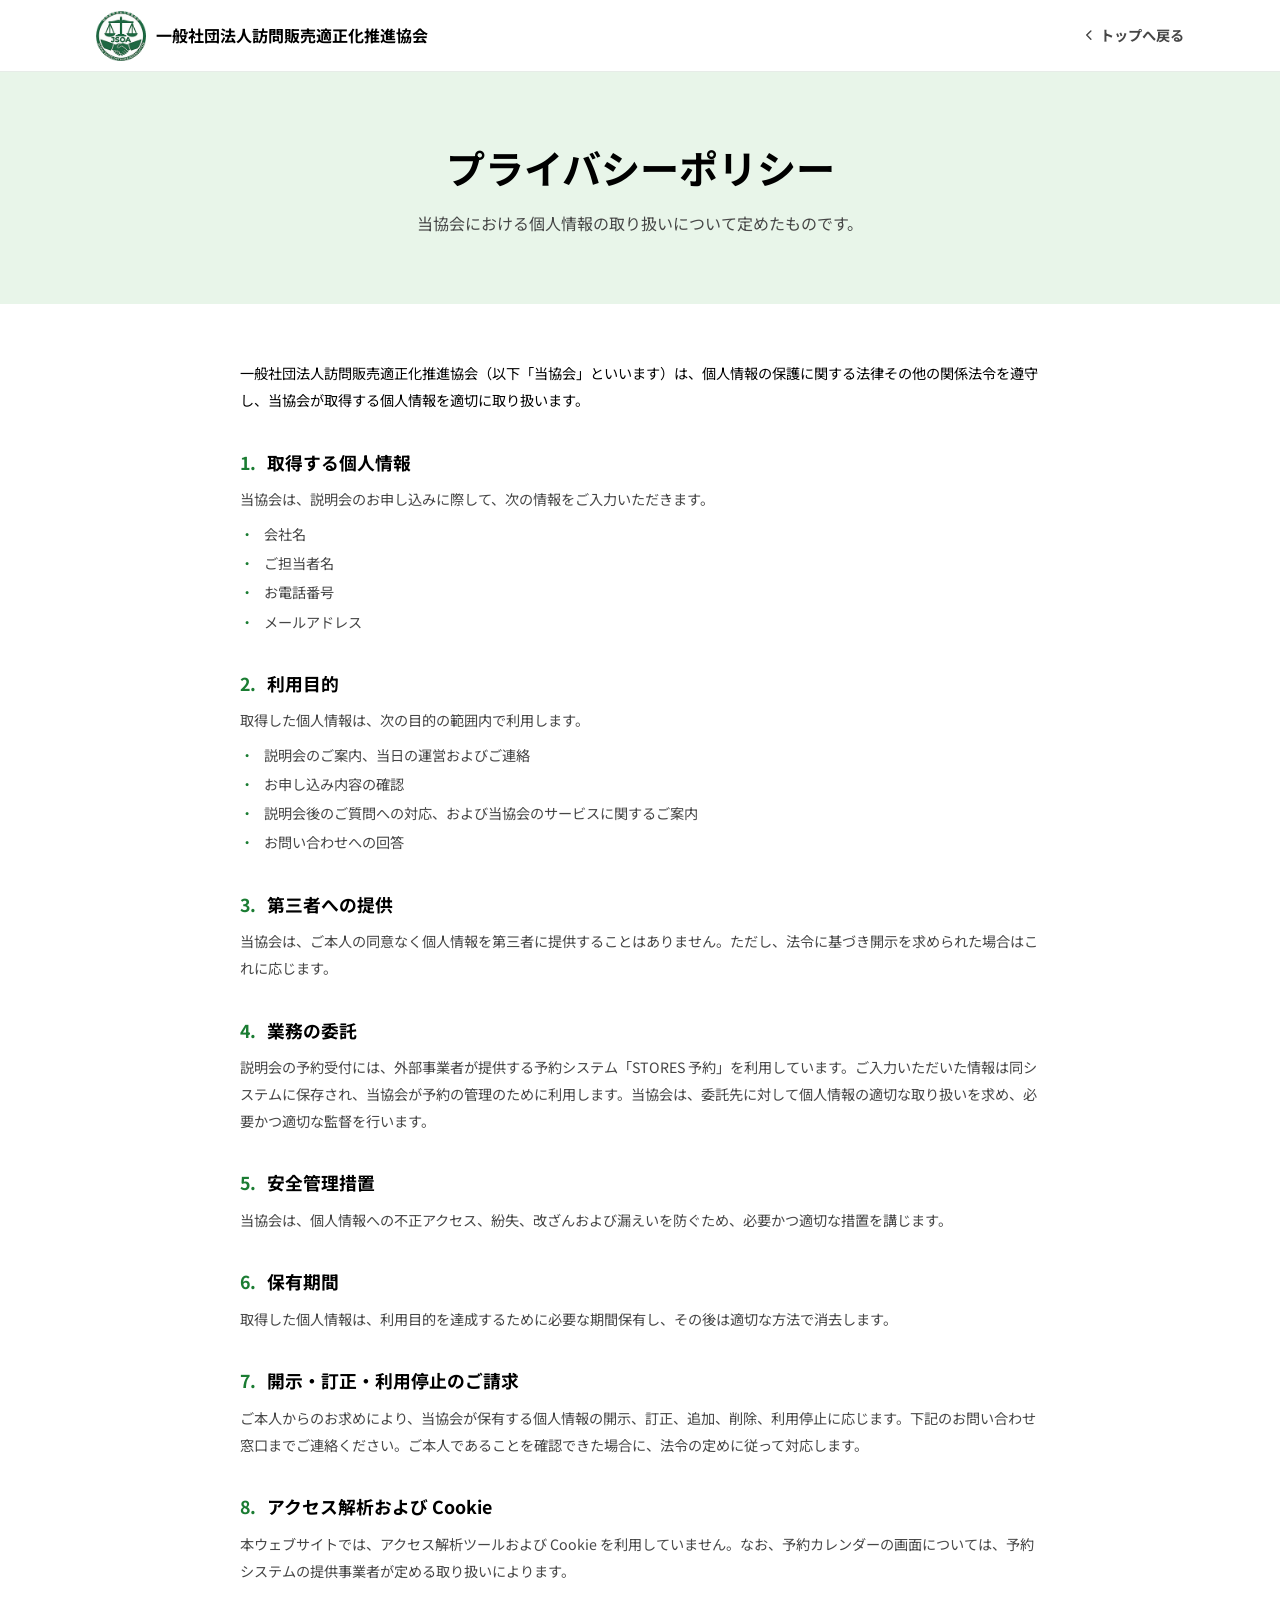
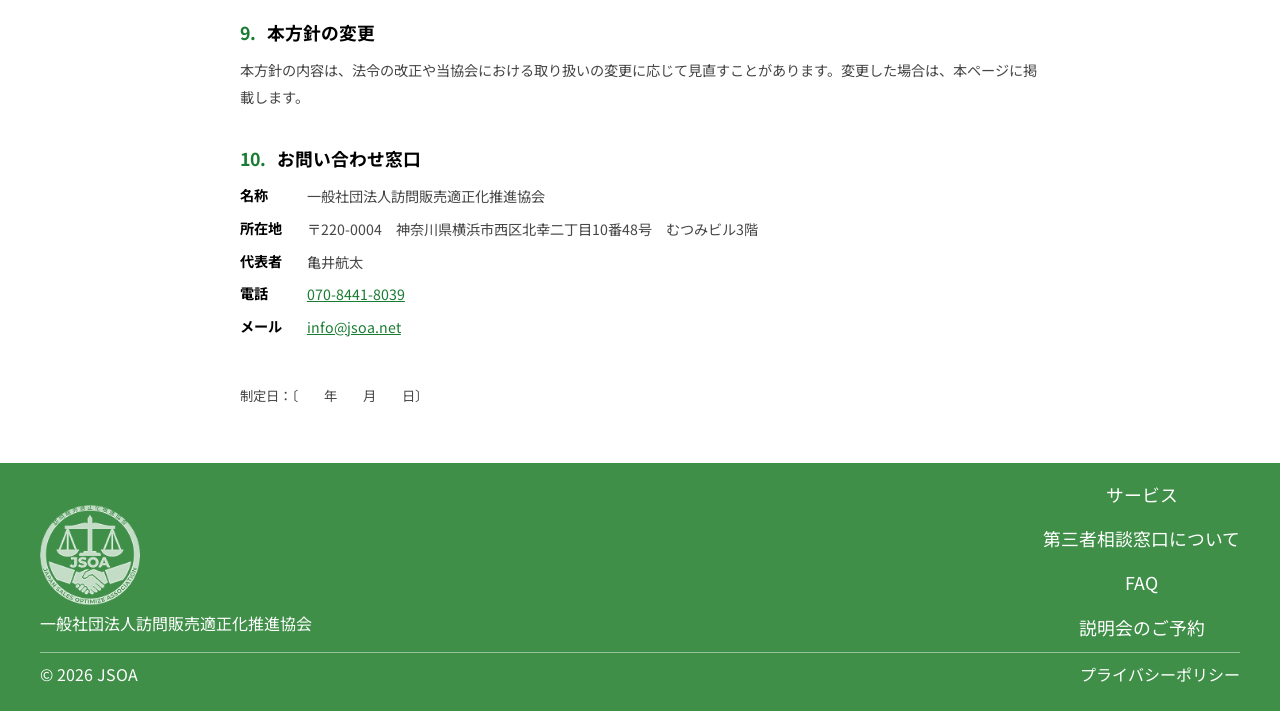
==== privacy/index.html @ f6e8db3f "Use the copyright sign in the footer All three pages carried @2026 JSOA. The at sign is not a copyri" ====
<!DOCTYPE html>
<html lang="ja">
<head>
<meta charset="UTF-8">
<meta name="viewport" content="width=device-width, initial-scale=1">
<title>プライバシーポリシー｜一般社団法人訪問販売適正化推進協会（JSOA）</title>
<meta name="description" content="一般社団法人訪問販売適正化推進協会（JSOA）の個人情報の取り扱いについて。取得する情報、利用目的、第三者提供、開示請求の窓口を記載しています。">
<link rel="icon" href="../assets/images/LOGO.png">
<link rel="preconnect" href="https://fonts.googleapis.com">
<link rel="preconnect" href="https://fonts.gstatic.com" crossorigin>
<link href="https://fonts.googleapis.com/css2?family=Noto+Sans+JP:wght@400;500;700&display=swap" rel="stylesheet">
<link rel="stylesheet" href="../assets/css/style.css">
<link rel="stylesheet" href="../assets/css/reserve.css">
</head>
<body>

<svg class="sprite" aria-hidden="true" focusable="false" xmlns="http://www.w3.org/2000/svg">
  <symbol id="i-chevron" viewBox="0 0 24 24">
    <path d="M15 5 8 12l7 7" fill="none" stroke="currentColor" stroke-width="2.4" stroke-linecap="round" stroke-linejoin="round"/>
  </symbol>
</svg>

<header class="rheader">
  <div class="rheader__inner">
    <a class="rheader__brand" href="../index.html">
      <img src="../assets/images/LOGO.png" width="126" height="126" alt="">
      <span class="rheader__org">一般社団法人<br class="sp-only">訪問販売適正化推進協会</span>
    </a>
    <a class="rheader__back" href="../index.html">
      <svg class="rheader__backIcon"><use href="#i-chevron"/></svg><span>トップへ戻る</span>
    </a>
  </div>
</header>

<main>
  <section class="rhead">
    <div class="rwrap">
      <h1 class="rhead__title">プライバシーポリシー</h1>
      <p class="rhead__lead">当協会における個人情報の取り扱いについて定めたものです。</p>
    </div>
  </section>

  <section class="rsec">
    <div class="rwrap">
      <p class="legal__intro">一般社団法人訪問販売適正化推進協会（以下「当協会」といいます）は、個人情報の保護に関する法律その他の関係法令を遵守し、当協会が取得する個人情報を適切に取り扱います。</p>

      <ol class="legal">
        <li class="legal__item">
          <h2 class="legal__title">取得する個人情報</h2>
          <p>当協会は、説明会のお申し込みに際して、次の情報をご入力いただきます。</p>
          <ul class="legal__bullets">
            <li>会社名</li>
            <li>ご担当者名</li>
            <li>お電話番号</li>
            <li>メールアドレス</li>
          </ul>
        </li>

        <li class="legal__item">
          <h2 class="legal__title">利用目的</h2>
          <p>取得した個人情報は、次の目的の範囲内で利用します。</p>
          <ul class="legal__bullets">
            <li>説明会のご案内、当日の運営およびご連絡</li>
            <li>お申し込み内容の確認</li>
            <li>説明会後のご質問への対応、および当協会のサービスに関するご案内</li>
            <li>お問い合わせへの回答</li>
          </ul>
        </li>

        <li class="legal__item">
          <h2 class="legal__title">第三者への提供</h2>
          <p>当協会は、ご本人の同意なく個人情報を第三者に提供することはありません。ただし、法令に基づき開示を求められた場合はこれに応じます。</p>
        </li>

        <li class="legal__item">
          <h2 class="legal__title">業務の委託</h2>
          <p>説明会の予約受付には、外部事業者が提供する予約システム「STORES 予約」を利用しています。ご入力いただいた情報は同システムに保存され、当協会が予約の管理のために利用します。当協会は、委託先に対して個人情報の適切な取り扱いを求め、必要かつ適切な監督を行います。</p>
        </li>

        <li class="legal__item">
          <h2 class="legal__title">安全管理措置</h2>
          <p>当協会は、個人情報への不正アクセス、紛失、改ざんおよび漏えいを防ぐため、必要かつ適切な措置を講じます。</p>
        </li>

        <li class="legal__item">
          <h2 class="legal__title">保有期間</h2>
          <p>取得した個人情報は、利用目的を達成するために必要な期間保有し、その後は適切な方法で消去します。</p>
        </li>

        <li class="legal__item">
          <h2 class="legal__title">開示・訂正・利用停止のご請求</h2>
          <p>ご本人からのお求めにより、当協会が保有する個人情報の開示、訂正、追加、削除、利用停止に応じます。下記のお問い合わせ窓口までご連絡ください。ご本人であることを確認できた場合に、法令の定めに従って対応します。</p>
        </li>

        <li class="legal__item">
          <h2 class="legal__title">アクセス解析および Cookie</h2>
          <p>本ウェブサイトでは、アクセス解析ツールおよび Cookie を利用していません。なお、予約カレンダーの画面については、予約システムの提供事業者が定める取り扱いによります。</p>
        </li>

        <li class="legal__item">
          <h2 class="legal__title">本方針の変更</h2>
          <p>本方針の内容は、法令の改正や当協会における取り扱いの変更に応じて見直すことがあります。変更した場合は、本ページに掲載します。</p>
        </li>

        <li class="legal__item">
          <h2 class="legal__title">お問い合わせ窓口</h2>
          <dl class="legal__contact">
            <dt>名称</dt><dd>一般社団法人訪問販売適正化推進協会</dd>
            <dt>所在地</dt><dd>〒220-0004　神奈川県横浜市西区北幸二丁目10番48号　むつみビル3階</dd>
            <dt>代表者</dt><dd>亀井航太</dd>
            <dt>電話</dt><dd><a href="tel:07084418039">070-8441-8039</a></dd>
            <dt>メール</dt><dd><a href="mailto:info@jsoa.net">info@jsoa.net</a></dd>
          </dl>
        </li>
      </ol>

      <!-- TODO: 制定日をクライアント確認のうえ記入 -->
      <p class="legal__date">制定日：〔　　年　　月　　日〕</p>
    </div>
  </section>
</main>

<footer class="footer">
  <div class="container footer__inner">
    <div class="footer__top">
      <div class="footer__brand">
        <img class="footer__logo" src="../assets/images/LOGO-white.png" width="126" height="126" alt="">
        <p class="footer__org">一般社団法人訪問販売適正化推進協会</p>
      </div>
      <nav class="footer__nav" aria-label="フッターナビゲーション">
        <ul>
          <li><a href="../index.html#service">サービス</a></li>
          <li><a href="../index.html#about">第三者相談窓口について</a></li>
          <li><a href="../index.html#faq">FAQ</a></li>
          <li><a href="../reserve/index.html">説明会のご予約</a></li>
        </ul>
      </nav>
    </div>
    <div class="footer__bottom">
      <p class="footer__copy">&copy; 2026 JSOA</p>
      <p class="footer__privacy"><a href="./">プライバシーポリシー</a></p>
    </div>
  </div>
</footer>

</body>
</html>
---- assets/css/style.css ----
@charset "UTF-8";
/* ==========================================================================
   JSOA LP
   Figma: Desktop - FINAL (1440x5706) / Mobile - FINAL (390x4644)
   数値は design/reference/figma/ の書き出しから実測した値。
   PC は 1440 実寸を min(Xvw, Ypx) で表現し、768px まで比例縮小。
   SP は Mobile - FINAL の実測値を px 固定。
   ========================================================================== */

/* ---------- 1. Reset ---------- */
*,*::before,*::after{box-sizing:border-box}
html{-webkit-text-size-adjust:100%}
body,h1,h2,h3,h4,p,ul,ol,li,figure{margin:0;padding:0}
ul,ol{list-style:none}
img,svg,picture{display:block;max-width:100%}
img{height:auto}
a{color:inherit;text-decoration:none}
.sprite{display:none}
/* アイコン用の span は inline のままだと width/height が効かないため block 化 */
/* シールドの分割線は背景色で抜く（PCは白地、SPは淡いグリーンのカード上） */
.ico-gap{fill:none;stroke:var(--icon-gap,#fff)}
@media (max-width:767px){.mcard{--icon-gap:var(--green-pale)}}
.pcard__icon,.stat__icon,.chart__headingIcon,.stat__warnIcon,.mcard__icon,
.cmp__actorIcon,.cmp__stepIcon,.cmp__listIcon,.cmp__resultIcon{display:block}

/* ---------- 2. Design tokens ---------- */
:root{
  /* Palette（Figma 実測） */
  /* Figma は緑を用途ごとに使い分けているため、実測値をそれぞれ保持する */
  --green:#1a7c32;            /* CTA帯ボタン・比較セクションのアイコン */
  --green-hero-btn:#449e47;   /* ヒーローのボタン */
  --green-h2:#0f6d30;         /* 「こんなお悩みありませんか？」 */
  --green-card:#2e7d32;       /* メリットカードの見出し */
  --green-card-icon:#14ae5c;  /* メリットカードのアイコン */
  --green-jsoa:#21c560;       /* 関係図・縦フローの JSOA */
  --green-after:#045d10;      /* 比較セクション「JSOA加入後」ラベル */
  --green-footer:#3f8f48;     /* フッター */
  --green-pale:#e8f5e9;       /* ヒーロー左パネル・メリットカード */
  --green-tint:#f5f8f6;       /* 比較セクション右パネル・CTA帯 */
  --orange:#ff8903;           /* 見出しの強調 */
  --orange-chart:#fe7200;     /* グラフ見出し */
  --orange-bar:#fe8109;       /* グラフ・大きな数字・アイコン */
  --orange-strong:#fe5400;    /* 「これまで」ラベル */
  --cream:#fdf5ed;            /* 相談件数ブロック左パネル */
  --cream-tint:#fef8f2;       /* 比較セクション左パネル */
  --stat-bg:#fffdfb;          /* 相談件数ブロック地色 */
  --stat-border:#fcdfae;
  --stat-rule:#fdcc94;
  --card-border:#d1d5db;
  --text:#000;
  --text-muted:#464646;
  --white:#fff;

  /* Type（SP = Mobile - FINAL 実測） */
  --fs-h1:30px;      --lh-h1:36px;
  --fs-h2:24px;
  --fs-eyebrow:14px;
  --fs-herolead:14px;  --lh-herolead:17px;
  --fs-sublead:12px;   --lh-sublead:14px;
  --fs-card4:24px;     --lh-card4:29px;
  --fs-card4note:16px; --lh-card4note:19px;
  --fs-card3:24px;
  --fs-body:16px;
  --fs-small:12px;
  --fs-nav:14px;

  /* Layout */
  --container:1360px;
  --gutter:10px;
  --radius:10px;
}
@media (min-width:768px){
  :root{
    --fs-h1:min(3.472vw,50px);      --lh-h1:1.22;
    --fs-h2:min(3.472vw,50px);
    --fs-eyebrow:min(2.222vw,32px);
    --fs-herolead:min(1.111vw,16px);  --lh-herolead:1.2;
    --fs-sublead:min(1.667vw,24px);   --lh-sublead:1.21;
    --fs-card4:min(2.639vw,38px);     --lh-card4:1.21;
    --fs-card4note:min(1.667vw,24px); --lh-card4note:1.21;
    --fs-card3:min(2.431vw,35px);
    --fs-body:min(1.667vw,24px);
    --fs-small:min(1.528vw,22px);
    --fs-nav:min(1.111vw,16px);
    --gutter:40px;
    --radius:16px;
  }
}

/* ---------- 3. Base ---------- */
body{
  font-family:"Noto Sans JP",-apple-system,BlinkMacSystemFont,"Hiragino Kaku Gothic ProN","Yu Gothic",Meiryo,sans-serif;
  font-size:var(--fs-body);font-weight:400;line-height:1.6;
  color:var(--text);background:var(--white);
}
.container{width:100%;max-width:calc(var(--container) + var(--gutter)*2);margin-inline:auto;padding-inline:var(--gutter)}
.pc-only{display:none}
.pcard__br{display:none}
@media (min-width:768px){.pcard__br{display:inline}}
@media (min-width:768px){
  .sp-only{display:none !important}
  .pc-only{display:block}
}
.h2{font-size:var(--fs-h2);font-weight:700;line-height:1.2;text-align:center}
@media (max-width:767px){.problems .h2{font-size:26px}}
.h2--green{color:var(--green-h2)}
.u-orange{color:var(--orange)}
.section__lead{text-align:center;font-weight:700;
  font-size:var(--fs-sublead);line-height:var(--lh-sublead)}
.problems .section__lead{margin-top:31px}
@media (min-width:768px){.problems .section__lead{margin-top:min(3.9vw,56px)}}

/* ---------- 4. Button ---------- */
.btn{display:inline-flex;align-items:center;justify-content:center;gap:.5em;
  font-weight:700;line-height:1.3;border-radius:4px;transition:opacity .2s}
.btn--primary{background:var(--green);color:var(--white)}
.btn--primary:hover{opacity:.88}
.btn__icon,.btn__arrow{width:1.15em;height:1.15em;flex:none;fill:none;stroke:currentColor}
.btn__arrow{width:.9em;height:.9em;margin-left:.4em}
.btn--block{width:100%}
.hero__cta{font-size:16px;padding:14px 26px;background:var(--green-hero-btn)}
.btn--lg{font-size:14px;padding:13px 22px}
@media (min-width:768px){
  .hero__cta{font-size:min(1.528vw,22px);padding:min(1.32vw,19px) min(2.71vw,39px)}
  .btn--lg{font-size:min(1.528vw,22px);padding:min(1.32vw,19px) min(2.4vw,35px);border-radius:5px}
}

/* ---------- 5. Header（PCのみ / Figma: 高さ80px） ---------- */
.header{background:var(--white)}
.header__inner{max-width:calc(var(--container) + var(--gutter)*2);margin-inline:auto;
  height:min(5.56vw,80px);padding-left:min(.83vw,12px);padding-right:min(3.6vw,52px);
  display:flex;align-items:center;justify-content:space-between}
.header__logo img{width:min(3.9vw,56px);height:min(3.9vw,56px)}
.nav__list{display:flex;align-items:center;gap:min(1.11vw,16px);
  font-size:var(--fs-nav);font-weight:700}
.nav__list a:hover{color:var(--green)}
@media (max-width:767px){.header{display:none}}

/* ---------- 6. Hero ---------- */
/* SP: 370px幅の写真の上にテキスト（Figma: 546px高） */
@media (max-width:767px){
  .hero{position:relative;margin:0 10px;height:546px;display:flex;align-items:flex-start;overflow:hidden}
  .hero__media{position:absolute;inset:0;z-index:-2}
  .hero__media picture,.hero__media img{width:100%;height:100%}
  .hero__media img{object-fit:cover;object-position:38% 8%}
  .hero::after{content:"";position:absolute;inset:0;z-index:-1;background:
    linear-gradient(180deg,rgba(6,20,11,.62) 0%,rgba(6,20,11,.16) 14%,
      rgba(6,20,11,.16) 34%,rgba(6,20,11,.52) 46%,rgba(6,20,11,.62) 100%)}
  .hero__panel{width:100%}
  .hero__body{padding:22px 10px 0;color:var(--white);text-shadow:0 1px 4px rgba(0,0,0,.5)}
  .hero__title{margin-top:198px}
  .hero__lead{margin-top:23px}
  .hero__cta{margin-top:32px}
}
/* PC: 左に #e8f5e9 のパネル、右に写真（Figma: 高さ820px / 50:50） */
@media (min-width:768px){
  .hero{background:var(--green-pale);display:grid;grid-template-columns:1fr 1fr;
    min-height:min(56.9vw,820px);overflow:hidden}
  .hero__panel{display:flex;align-items:flex-start}
  .hero__body{width:100%;padding-top:min(16.4vw,236px);
    padding-left:max(var(--gutter),calc((100vw - var(--container))/2));
    padding-right:min(2.8vw,40px)}
  .hero__media picture,.hero__media img{width:100%;height:100%}
  .hero__media img{object-fit:cover;object-position:50% 24%}
  .hero__title{margin-top:min(3.19vw,46px)}
  .hero__lead{margin-top:min(2.36vw,34px)}
  .hero__cta{margin-top:min(2.43vw,35px)}
}
.hero__eyebrow{font-size:var(--fs-eyebrow);font-weight:700;line-height:1.2}
.hero__title{font-size:var(--fs-h1);font-weight:700;line-height:var(--lh-h1)}
.hero__lead{font-size:var(--fs-herolead);line-height:var(--lh-herolead)}

/* ---------- 7. Section paddings（Figma の縦位置から） ---------- */
.problems{padding-top:min(7.8vw,112px);padding-bottom:min(3.1vw,44px)}
.flowsec{padding-top:min(3.1vw,45px);padding-bottom:min(4.9vw,70px)}
.merits{padding-top:min(4.9vw,71px);padding-bottom:min(3.9vw,56px)}
.compare{padding-top:min(3.96vw,57px);padding-bottom:min(1.88vw,27px)}
@media (max-width:767px){
  .problems{padding-top:46px;padding-bottom:19px}
  .flowsec{padding-top:19px;padding-bottom:30px}
  .merits{padding-top:48px;padding-bottom:48px}
  .compare{padding-top:45px;padding-bottom:14px}
}

/* ---------- 8. 4枚カード（お悩み） ---------- */
.pcards{display:grid}
.pcard__icon{color:var(--orange-bar)}
.pcard__icon svg{width:100%;height:100%}
.pcard__title{font-size:var(--fs-card4);font-weight:700;line-height:var(--lh-card4)}
.pcard__note{font-size:var(--fs-card4note);line-height:var(--lh-card4note)}
/* SP: 枠の中にアイコン・見出し・補足すべてを収める（Figma: 330x160） */
@media (max-width:767px){
  .pcards{margin-top:40px;gap:13px;grid-template-columns:minmax(0,1fr)}
  .pcard{position:relative;width:330px;max-width:100%;margin-inline:auto;min-height:160px;
    border:1px solid var(--card-border);border-radius:var(--radius);background:var(--white);
    padding:24px 16px 18px;text-align:center}
  .pcard__icon{position:absolute;left:13px;top:18px;width:48px;height:48px}
  .pcard__note{margin-top:21px}
}
/* PC: アイコンは枠の上、補足は枠の下（Figma: 枠 319x280 / gap 28） */
@media (min-width:768px){
  .pcards{margin-top:min(7.8vw,112px);grid-template-columns:repeat(4,1fr);gap:min(1.94vw,28px)}
  .pcard{height:100%;display:flex;flex-direction:column;align-items:center;text-align:center}
  .pcard__icon{width:min(4.17vw,60px);height:min(4.17vw,60px);margin-bottom:min(.76vw,11px)}
  .pcard__box{width:100%;flex:none;height:min(19.4vw,280px);
    display:flex;align-items:center;justify-content:center;padding:min(1.4vw,20px);
    border:1px solid var(--card-border);border-radius:var(--radius);background:var(--white)}
  .pcard__note{margin-top:min(2.43vw,35px);white-space:nowrap}
}

/* ---------- 9. 相談件数ブロック（Figma: 1260x692） ---------- */
.stat{background:var(--stat-bg);border:1px solid var(--stat-border);border-radius:var(--radius);overflow:hidden}
.stat__lead{background:var(--cream);text-align:center}
.stat__icon{width:44px;height:44px;margin:0 auto 12px;color:var(--orange-bar)}
.stat__icon svg{width:100%;height:100%}
.stat__headline{font-weight:700}
.stat__figure{display:flex;align-items:baseline;justify-content:center;line-height:1}
.stat__num{font-weight:700;color:var(--orange-bar);letter-spacing:-.03em}
.stat__unit{font-weight:700}
.stat__note b{color:var(--orange-bar);font-weight:700}
.chart__heading{display:flex;align-items:center;font-weight:700;color:var(--orange-chart);line-height:1.25}
.chart__headingIcon{display:none;flex:none;color:var(--orange-bar)}
.chart__headingIcon svg{width:100%;height:100%}
.stat__warn{display:flex;align-items:center;gap:14px;background:#fdeee0;border-radius:8px}
.stat__warnIcon{flex:none;color:var(--orange-bar)}
.stat__warnIcon svg{width:100%;height:100%}
.stat__warn b{color:var(--orange);font-weight:700}
.stat__source{text-align:center;color:var(--text-muted)}

/* SP: 縦積み（Figma: 370x821） */
@media (max-width:767px){
  .stat{margin-top:27px}
  .stat__lead{padding:22px 20px 20px}
  .stat__icon{width:28px;height:30px;margin-bottom:9px}
  .stat__headline{font-size:18px;line-height:22px}
  .stat__label{margin-top:17px;font-size:13px;line-height:19px}
  /* SP は「7.9」と「万件」を縦に積む（Figma） */
  .stat__figure{margin-top:17px;flex-direction:column;align-items:center}
  .stat__num{font-size:103px;line-height:.88}
  .stat__unit{font-size:27px;margin-top:12px}
  .stat__note{margin-top:13px;font-size:14px;line-height:24px}
  .stat__chart{padding:30px 20px 20px}
  .chart__heading{justify-content:center;flex-wrap:wrap;text-align:center;
    font-size:15px;line-height:18px}
  .chart__badge{display:inline-block;margin-left:.4em;padding:.15em .7em;border-radius:999px;
    background:var(--orange-bar);color:var(--white);font-size:.85em;vertical-align:middle}
  .stat__warn{margin-top:14px;padding:10px 12px;gap:10px}
  .stat__warnIcon{width:26px;height:26px}
  .stat__warn p{font-size:11px;line-height:1.5}
  .stat__source{margin-top:16px;font-size:10px;line-height:13px}
}
/* PC: 左にクリームのパネル、右にグラフ、出典はブロック中央下 */
@media (min-width:768px){
  .stat{position:relative;width:min(87.5vw,1260px);margin:min(6.04vw,87px) auto 0;padding:0;
    display:grid;grid-template-columns:min(30.6vw,440px) 1fr;grid-template-areas:"lead chart" "src src"}
  /* クリームのパネルはブロックの全高（出典の行にもかかる）— Figma */
  .stat::before{content:"";position:absolute;left:0;top:0;bottom:0;
    width:min(30.6vw,440px);background:var(--cream)}
  .stat__lead{grid-area:lead;position:relative;background:none;
    padding:min(4.3vw,62px) min(1.7vw,24px) 0}
  .stat__headline{font-size:min(2.083vw,30px);line-height:1.57}
  .stat__label{position:relative;margin-top:min(2.08vw,30px);padding-top:min(2.29vw,33px);
    font-size:min(1.667vw,24px);line-height:1.5}
  .stat__label::before{content:"";position:absolute;top:0;left:50%;transform:translateX(-50%);
    width:min(8vw,115px);height:2px;background:var(--stat-rule)}
  .stat__figure{margin-top:min(.28vw,4px)}
  .stat__num{font-size:min(10.4vw,150px)}
  .stat__unit{font-size:min(3.6vw,52px);margin-left:min(1.7vw,24px)}
  .stat__note{margin-top:min(2.7vw,39px);font-size:min(1.667vw,24px);line-height:1.21}
  .stat__chart{grid-area:chart;position:relative;padding:min(2.5vw,36px) min(2.1vw,30px) 0}
  .chart__heading{font-size:min(1.806vw,26px)}
  .chart__headingIcon{display:block;width:min(3.19vw,46px);height:min(3.4vw,49px);
    margin-right:min(1.32vw,19px)}
  .chart__badge{font-size:min(1.389vw,20px)}
  .stat__source{grid-area:src;position:relative;margin-top:min(3.13vw,45px);
    padding-bottom:min(2.15vw,31px);font-size:min(1.528vw,22px);line-height:1.45}
}

/* ---------- 10. 棒グラフ（Figma: プロット高329 / 棒幅73 / ピッチ135） ---------- */
.chart{--plot-h:132px;margin-top:12px}
.chart__unitLabel{display:block;font-size:10px;margin-bottom:6px}
.chart__body{display:grid;grid-template-columns:auto 1fr;grid-template-rows:var(--plot-h) auto;column-gap:6px}
.chart__yaxis{position:relative;font-size:11px;text-align:right;min-width:1.6em}
.chart__yaxis span{position:absolute;right:0;bottom:calc(var(--p)*1%);transform:translateY(50%);line-height:1}
.chart__plot{position:relative;border-left:1px solid #888;border-bottom:1px solid #888}
.chart__grid{position:absolute;inset:0}
.chart__grid i{position:absolute;left:0;right:0;bottom:calc(var(--p)*1%);border-top:1px dashed #e7ded3}
.chart__series{position:absolute;inset:0;display:flex;align-items:flex-end}
.chart__series li{position:relative;flex:1;height:100%;display:flex;align-items:flex-end;justify-content:center}
.chart__val{position:absolute;left:50%;bottom:calc(var(--v)/10*100%);transform:translateX(-50%);
  margin-bottom:4px;font-size:11px;font-weight:700;white-space:nowrap;line-height:1}
.chart__val small{font-size:.8em;font-weight:700}
.chart__series li.is-current .chart__val{color:var(--orange)}
.chart__bar{width:54%;max-width:73px;height:calc(var(--v)/10*100%);
  background:linear-gradient(180deg,#fe9b2a 0%,var(--orange-bar) 100%)}
.chart__xaxis{grid-column:2;display:flex;padding-top:6px;font-size:10px}
.chart__xaxis li{flex:1;text-align:center;white-space:nowrap}
.chart__xaxis li.is-current{color:var(--orange);font-weight:700}
@media (min-width:768px){
  .chart{--plot-h:min(22.8vw,329px);margin-top:min(1.7vw,24px)}
  .chart__unitLabel{font-size:min(1.528vw,22px);margin-bottom:min(.9vw,13px)}
  .chart__body{column-gap:min(.8vw,12px)}
  .chart__yaxis{font-size:min(1.528vw,22px)}
  .chart__val{font-size:min(1.667vw,24px);margin-bottom:min(.7vw,10px)}
  .chart__xaxis{font-size:min(1.389vw,20px);padding-top:min(1.6vw,23px)}
  .chart__bar{background:var(--orange-bar)}
}

/* ---------- 11. ブリッジコピー（Figma: 38px / 前半のみオレンジ） ---------- */
.bridge{text-align:center;font-weight:700;line-height:1.21}
@media (max-width:767px){.bridge{margin-top:19px;font-size:19px}}
@media (min-width:768px){.bridge{margin-top:min(6.11vw,88px);font-size:min(2.639vw,38px)}}

/* ---------- 12. 第三者関係図 ---------- */
.triangle{width:100%;max-width:var(--container);margin:min(2.08vw,30px) auto 0;height:auto}
.tri-node{font-size:36px;font-weight:700;fill:var(--text)}
.tri-node--jsoa{font-size:50px;fill:var(--green-jsoa)}
.tri-label{font-size:24px;fill:var(--text)}

.vflow{margin-top:34px;text-align:center;display:flex;flex-direction:column;align-items:center}
.vflow__node{font-size:24px;font-weight:700;line-height:1.3}
.vflow__node--jsoa{color:var(--green-jsoa);font-size:32px}
.vflow__label{font-size:16px;line-height:1.35}
.vflow__arrow{display:block;width:1px;height:16px;background:var(--text);position:relative;margin:5px 0}
.vflow__arrow::after{content:"";position:absolute;bottom:-1px;left:50%;transform:translateX(-50%);
  border:5px solid transparent;border-top-color:var(--text);border-bottom:0}

.flowsec__text{text-align:center;margin-inline:auto}
@media (max-width:767px){.vflow{margin-top:43px;gap:0}
  .vflow__arrow{margin:7px 0}}
@media (max-width:767px){.flowsec__text{margin-top:38px;font-size:12px;line-height:1.17}}
@media (min-width:768px){
  .flowsec__text{margin-top:min(1.67vw,24px);font-size:min(1.667vw,24px);line-height:1.21;
    max-width:none}
}

/* ---------- 13. メリット3枚（Figma: アイコンは枠の外・角丸なし） ---------- */
.mcards{display:grid}
.mcard__icon{color:var(--green-card-icon)}
.mcard__icon svg{width:100%;height:100%}
.mcard__body{background:var(--green-pale)}
.mcard__title{font-size:var(--fs-card3);font-weight:700;color:var(--green-card);line-height:1.21;text-align:center}
.mcard__text{line-height:1.21}
@media (max-width:767px){
  .mcards{margin-top:37px;gap:19px;grid-template-columns:minmax(0,1fr)}
  .mcard{position:relative;width:330px;max-width:100%;margin-inline:auto;background:var(--green-pale);
    padding:18px 16px 20px}
  .mcard__icon{position:absolute;left:14px;top:20px;width:44px;height:44px}
  .mcard__body{background:none;padding-left:46px}
  .mcard__title{text-align:center}
  .mcard__text{margin-top:16px;font-size:16px;line-height:1.5;padding-left:14px}
}
@media (min-width:768px){
  .mcards{margin-top:min(5.97vw,86px);grid-template-columns:repeat(3,min(24.4vw,351px));
    gap:min(5.97vw,86px);justify-content:center}
  .mcard{display:flex;flex-direction:column;align-items:center}
  .mcard__icon{width:min(4.17vw,60px);height:min(4.17vw,60px);margin-bottom:min(.9vw,13px)}
  .mcard__body{width:100%;height:min(23.9vw,344px);padding:min(1.46vw,21px) min(1.39vw,20px) 0}
  .mcard__text{margin-top:min(3.75vw,54px);font-size:min(1.667vw,24px)}
}

/* ---------- 14. ビフォーアフター比較 ---------- */
@media (min-width:768px){
  .compare .h2{font-size:min(3.056vw,44px)}
  .compare .section__lead{font-weight:400;font-size:min(1.944vw,28px);margin-top:min(.76vw,11px)}
}
@media (max-width:767px){
  /* Figma は1行14pxだが、他セクションの見出し（24〜26px）と揃えて2行に */
  .compare .section__lead{font-weight:400;margin-top:6px}
}
.cmp{display:grid}
.cmp__arrow{display:none}
.cmp__col{border-radius:var(--radius);overflow:hidden;display:flex;flex-direction:column}
.cmp__body{flex:1}
.cmp__col--before,.cmp__col--after{background:#fefefe;border:2px solid}
.cmp__col--before{border-color:#fedecf}
.cmp__col--after{border-color:#dde7e2}
.cmp__head{text-align:center;font-weight:700;line-height:1.3}
.cmp__col--before .cmp__head{background:#fef8f2;color:var(--orange-strong)}
.cmp__col--after .cmp__head{background:#f6f9f7;color:var(--green-after)}
.cmp__rel{display:flex;align-items:flex-start;justify-content:space-between;gap:6px}
.cmp__actor{display:flex;flex-direction:column;align-items:center;flex:none;text-align:center}
.cmp__actorIcon svg{width:100%;height:100%}
.cmp__col--before .cmp__actorIcon{color:var(--orange-bar)}
.cmp__col--after .cmp__actorIcon{color:var(--green)}
.cmp__actorName{font-weight:700;line-height:1.3;white-space:nowrap}
.cmp__actorName--jsoa small{display:block;font-weight:400;color:var(--text)}
.cmp__link{flex:1;display:flex;flex-direction:column;align-items:center;min-width:0}
.cmp__linkLabel{line-height:1.2;white-space:nowrap}
/* 連結線と矢頭（Figma: 線 5px / 矢頭 18x11） */
.cmp__line{position:relative;width:100%;height:var(--ln,1px);background:#555}
.cmp__line--to::after,.cmp__line--both::after{content:"";position:absolute;right:0;top:50%;
  transform:translateY(-50%);border-top:var(--ah,4px) solid transparent;
  border-bottom:var(--ah,4px) solid transparent;border-left:var(--al,4px) solid #555}
.cmp__line--both::before{content:"";position:absolute;left:0;top:50%;
  transform:translateY(-50%);border-top:var(--ah,4px) solid transparent;
  border-bottom:var(--ah,4px) solid transparent;border-right:var(--al,4px) solid #555}
.cmp__down{display:block;width:var(--ln,1px);background:#555;position:relative}
.cmp__down::after{content:"";position:absolute;bottom:calc(var(--dl,4px) * -1);left:50%;
  transform:translateX(-50%);border-left:var(--dh,4px) solid transparent;
  border-right:var(--dh,4px) solid transparent;border-top:var(--dl,4px) solid #555}
.cmp__steps li{display:flex;align-items:center;background:var(--white);
  border:1px solid var(--card-border);font-weight:700;line-height:1.4}
.cmp__col--before .cmp__steps li{border-color:#fef0e7}
.cmp__col--after .cmp__steps li{border-color:#ebf1ee}
.cmp__steps li + li{position:relative}
.cmp__steps li + li::before{content:"";position:absolute;left:50%;transform:translateX(-50%);
  width:var(--ln,1px);background:#555}
.cmp__steps li + li::after{content:"";position:absolute;left:50%;transform:translateX(-50%);
  border-left:var(--dh,4px) solid transparent;border-right:var(--dh,4px) solid transparent;
  border-top:var(--dl,4px) solid #555}
.cmp__stepIcon{flex:none}
.cmp__stepIcon svg{width:100%;height:100%}
.cmp__col--before .cmp__stepIcon{color:var(--orange-bar)}
.cmp__col--after .cmp__stepIcon{color:var(--green)}
.cmp__sub{text-align:center;font-weight:700}
.cmp__col--before .cmp__sub{color:var(--orange)}
.cmp__col--after .cmp__sub{color:var(--green)}
.cmp__list li{display:flex;align-items:center;line-height:1.45}
.cmp__col--before .cmp__list li{background:#fef8f3}
.cmp__col--after .cmp__list li{background:#f6f9f7}
.cmp__listIcon{flex:none}
.cmp__listIcon svg{width:100%;height:100%}
.cmp__col--before .cmp__listIcon{color:var(--orange-bar)}
.cmp__col--after .cmp__listIcon{color:var(--green)}
.cmp__result{display:flex;align-items:center;font-weight:700;line-height:1.4}
.cmp__col--before .cmp__result{background:#fef8f2}
.cmp__col--after .cmp__result{background:#f5f8f6;color:var(--green)}
.cmp__resultIcon{flex:none}
.cmp__resultIcon svg{width:100%;height:100%}
.cmp__col--before .cmp__resultIcon{color:var(--orange-bar)}
.cmp__col--after .cmp__resultIcon{color:var(--green)}

@media (max-width:767px){
  /* Figma(SP): パネル 320x333 / 306、ヘッダー 24 */
  .cmp{margin-top:23px;gap:6px;max-width:320px;margin-inline:auto}
  .cmp__col{--ln:2px;--ah:3px;--al:5px;--dh:3.5px;--dl:4px}
  .cmp__head{padding:4px 10px;font-size:11px}
  .cmp__body{padding:6px 18px 5px}
  .cmp__rel{max-width:232px;margin-inline:auto}
  .cmp__actor{width:24px;gap:3px}
  .cmp__actorIcon{width:22px;height:22px}
  .cmp__actorName{font-size:8.5px}
  .cmp__actorName--jsoa{font-size:8.5px}
  .cmp__actorName--jsoa small{font-size:7px}
  .cmp__link{padding-top:2px;gap:3.5px}
  .cmp__linkLabel{font-size:8px}
  .cmp__line{width:77%}
  .cmp__rel--three .cmp__line{width:58%}
  .cmp__down{height:24px;margin:-20px auto 5px}
  /* Figma(SP): JSOA加入後パネルには下向き矢印がない */
  .cmp__col--after .cmp__down{display:none}
  .cmp__col--after .cmp__steps br{display:none}
  .cmp__steps{margin-inline:2px}
  .cmp__steps li{gap:20px;padding:3.5px 9px 3.5px 40px;border-radius:5px;
    font-size:9.3px;line-height:1.5}
  .cmp__steps li + li{margin-top:7.5px}
  .cmp__steps li + li::before{top:-8.5px;height:5px}
  .cmp__steps li + li::after{top:-4px}
  .cmp__stepIcon{width:18px;height:18px}
  /* SP は見出し＋箇条書きが1枚の色面（Figma） */
  .cmp__sub{margin-top:5px;padding:4px 0 2px;font-size:9.5px;border-radius:5px 5px 0 0}
  .cmp__col--before .cmp__sub{background:#fef8f2}
  .cmp__col--after .cmp__sub{background:#f6f9f7}
  .cmp__list{margin-top:0;display:grid;gap:0}
  .cmp__list li{gap:5px;padding:2.5px 8px;border-radius:0;font-size:7.5px;line-height:1.3}
  .cmp__listIcon{width:12px;height:12px}
  .cmp__result{margin-top:0;gap:10px;padding:4px 9px 4px 13px;
    border-radius:0 0 5px 5px;font-size:10px}
  .cmp__resultIcon{width:20px;height:20px}
}

@media (min-width:768px){
  /* Figma: パネル 627/643 x 838、間のガター 87（矢印 30x50） */
  .cmp{margin-top:min(1.11vw,16px);grid-template-columns:1fr auto 1fr;
    align-items:stretch;gap:min(2.01vw,29px)}
  .cmp__col{--ln:min(.35vw,5px);--ah:min(.63vw,9px);--al:min(.76vw,11px);
    --dh:min(.66vw,9.5px);--dl:min(.83vw,12px)}
  .cmp__arrow{display:block;align-self:start;margin-top:min(22.7vw,327px);width:0;height:0;
    border-top:min(1.74vw,25px) solid transparent;border-bottom:min(1.74vw,25px) solid transparent;
    border-left:min(2.08vw,30px) solid #b2b3b2}
  .cmp__head{padding:min(.715vw,10.3px);font-size:min(1.944vw,28px)}
  .cmp__body{padding:min(1.11vw,16px) min(2.08vw,30px) min(1.39vw,20px)}
  /* 関係図は本文幅いっぱいではなく中央寄せ（Figma: 左 461 / 右 500） */
  .cmp__rel{max-width:min(32vw,461px);margin-inline:auto}
  .cmp__rel--three{max-width:min(34.7vw,500px)}
  .cmp__actor{width:min(4.03vw,58px);gap:min(.63vw,9px)}
  .cmp__actorIcon{width:min(4.03vw,58px);height:min(4.03vw,58px)}
  .cmp__actorName{font-size:min(1.25vw,18px)}
  .cmp__actorName--jsoa small{font-size:min(.97vw,14px)}
  .cmp__linkLabel{font-size:min(1.25vw,18px)}
  .cmp__link{padding-top:min(.35vw,5px);gap:min(.6vw,8.7px)}
  .cmp__line{width:72%}
  .cmp__rel--three .cmp__line{width:55%}
  /* 下向き矢印はパネル中央。Figma では氏名行の高さに食い込む */
  .cmp__down{height:min(3.82vw,55px);
    margin:max(-2.01vw,-29px) auto min(1.25vw,18px)}
  .cmp__col--after .cmp__down{height:min(.63vw,9px);
    margin:min(.35vw,5px) auto min(1.18vw,17px)}
  .cmp__steps{margin-inline:min(.9vw,13px)}
  .cmp__steps li{gap:min(3.13vw,45px);min-height:min(4.86vw,70px);
    padding:min(.56vw,8px) min(1.32vw,19px) min(.56vw,8px) min(5.56vw,80px);
    border-radius:11px;font-size:min(1.389vw,20px);line-height:1.3}
  .cmp__steps li + li{margin-top:min(1.46vw,21px)}
  .cmp__steps li + li::before{top:min(-1.46vw,-21px);height:min(.63vw,9px)}
  .cmp__steps li + li::after{top:max(-.83vw,-12px)}
  .cmp__stepIcon{width:min(3.13vw,45px);height:min(3.13vw,45px)}
  .cmp__sub{margin-top:min(1.6vw,23px);font-size:min(1.53vw,22px);line-height:1.4}
  .cmp__list{margin-top:min(.63vw,9px);display:grid;gap:min(.19vw,2.7px)}
  .cmp__list li{gap:min(1.32vw,19px);padding:min(.38vw,5.5px) min(1.11vw,16px);
    border-radius:5px;font-size:min(1.32vw,19px)}
  .cmp__listIcon{width:min(2.08vw,30px);height:min(2.08vw,30px)}
  .cmp__result{margin-top:min(1.11vw,16px);gap:min(1.11vw,16px);
    padding:min(.42vw,6px) min(1.32vw,19px) min(.42vw,6px) min(1.18vw,17px);
    border-radius:9px;font-size:min(1.53vw,22px)}
  .cmp__resultIcon{width:min(3.33vw,48px);height:min(3.33vw,48px)}
}

/* ---------- 15. CTA帯（Figma: 1356x157 / #f4f8f6） ---------- */
.ctaband{background:var(--green-tint);border-radius:var(--radius);text-align:center;
  max-width:1357px;margin-inline:auto}
.ctaband__title{font-weight:700;line-height:1.4}
.ctaband__sub{color:var(--text-muted);line-height:1.5}
@media (max-width:767px){
  .ctaband{margin-top:8px;padding:8px 14px 10px}
  .ctaband__title{font-size:11px}
  .ctaband__sub{margin-top:2px;font-size:9px}
  .ctaband .btn{margin-top:7px}
  .btn--lg{font-size:11px;padding:6px 16px}
}
@media (min-width:768px){
  .ctaband{margin-top:min(2.15vw,31px);padding:min(1.18vw,17px) min(2.8vw,40px);
    display:flex;align-items:center;justify-content:center;gap:min(3.5vw,50px);text-align:left}
  .ctaband__title{font-size:min(1.944vw,28px)}
  .ctaband__sub{margin-top:min(.4vw,6px);font-size:min(1.389vw,20px)}
  .ctaband .btn{margin-top:0;flex:none}
}

/* ---------- 16. フッター（Figma: #3f8f48 / 高さ280 / ロゴ112） ---------- */
.footer{background:var(--green-footer);color:var(--white)}
.footer__top{display:flex;align-items:flex-start;justify-content:space-between;gap:20px}
.footer__brand{text-align:center}
.footer__nav ul{display:grid;text-align:center}
.footer__nav a:hover{text-decoration:underline}
.footer__bottom{display:flex;align-items:center;justify-content:space-between;gap:20px;
  border-top:1px solid rgba(255,255,255,.45)}
@media (max-width:767px){
  /* Figma は約6pxだが可読性のため最小10pxに引き上げている（要確認） */
  .footer{padding:10px 0 3px}
  .footer__logo{width:48px;height:48px}
  .footer__org{margin-top:3px;font-size:10px;line-height:1.4}
  .footer__nav ul{gap:2px;font-size:10px}
  .footer__bottom{margin-top:2px;padding-top:2px}
  .footer__copy,.footer__privacy{font-size:10px}
}
@media (min-width:768px){
  .footer{padding:min(1.32vw,19px) 0 min(1.88vw,27px)}
  .footer__brand{margin-top:min(2.01vw,29px)}
  .footer__logo{width:min(7.8vw,112px);height:min(7.8vw,112px)}
  .footer__org{margin-top:min(.49vw,7px);font-size:min(1.25vw,18px)}
  .footer__nav ul{gap:min(1.25vw,18px);font-size:min(1.389vw,20px)}
  .footer__bottom{margin-top:min(.83vw,12px);padding-top:min(.69vw,10px)}
  .footer__copy,.footer__privacy{font-size:min(1.25vw,18px)}
}

/* ---------- 17. SP 追従CTA ---------- */
.stickycta{position:fixed;left:0;right:0;bottom:0;z-index:50;
  padding:10px 16px calc(10px + env(safe-area-inset-bottom));
  background:rgba(255,255,255,.94);backdrop-filter:blur(6px);
  box-shadow:0 -2px 12px rgba(0,0,0,.13);
  transform:translateY(110%);transition:transform .28s ease}
.stickycta.is-visible{transform:translateY(0)}
.stickycta .btn{font-size:15px;padding:13px 16px}
body.has-stickycta{padding-bottom:78px}
@media (min-width:768px){
  .stickycta{display:none !important}
  body.has-stickycta{padding-bottom:0}
}
@media (prefers-reduced-motion:reduce){.stickycta,.btn{transition:none}}
---- assets/css/reserve.css ----
@charset "UTF-8";
/* ==========================================================================
   JSOA 下層ページ共通（reserve/ ・ privacy/）
   style.css のトークン（色・フォント・角丸）をそのまま使う。
   PC は min(Xvw, Ypx) で 1440 まで比例、SP は px 固定という書き方も踏襲。
   LP と違い、このページはヘッダーを SP でも表示する（直接来訪されるため）。
   ========================================================================== */

/* ---------- 1. 共通ラッパー ---------- */
/* 予約ページは読み物ではなくフォームなので、LP の 1360 より狭く組む */
.rwrap{width:100%;max-width:880px;margin-inline:auto;padding-inline:20px}
@media (min-width:768px){.rwrap{padding-inline:40px}}

/* ---------- 2. ヘッダー ---------- */
.rheader{background:var(--white);border-bottom:1px solid #e7ece8;
  position:sticky;top:0;z-index:40}
.rheader__inner{max-width:1160px;margin-inline:auto;display:flex;
  align-items:center;justify-content:space-between;gap:12px}
.rheader__brand{display:flex;align-items:center;gap:8px;min-width:0}
.rheader__org{font-weight:700;line-height:1.3}
.rheader__back{display:inline-flex;align-items:center;gap:4px;flex:none;
  font-weight:700;color:var(--text-muted)}
.rheader__back:hover{color:var(--green)}
.rheader__backIcon{flex:none;fill:none;stroke:currentColor}
@media (max-width:767px){
  .rheader__inner{height:56px;padding:0 12px}
  .rheader__brand img{width:34px;height:34px}
  .rheader__org{font-size:11px}
  .rheader__back{font-size:11px}
  .rheader__backIcon{width:12px;height:12px}
}
@media (min-width:768px){
  .rheader__inner{height:min(5.56vw,80px);padding:0 min(2.8vw,40px)}
  .rheader__brand{gap:min(.83vw,12px)}
  .rheader__brand img{width:min(3.9vw,56px);height:min(3.9vw,56px)}
  .rheader__org{font-size:min(1.25vw,18px)}
  .rheader__back{font-size:var(--fs-nav)}
  .rheader__backIcon{width:min(1.11vw,16px);height:min(1.11vw,16px)}
}

/* ---------- 3. ページ見出し ---------- */
.rhead{background:var(--green-pale);text-align:center}
.rhead__eyebrow{font-weight:700;color:var(--green)}
.rhead__title{font-weight:700;line-height:1.2}
.rhead__lead{color:var(--text-muted);line-height:1.7}
@media (max-width:767px){
  .rhead{padding:32px 0 34px}
  .rhead__eyebrow{font-size:12px}
  .rhead__title{margin-top:6px;font-size:26px}
  .rhead__lead{margin-top:14px;font-size:13px}
}
@media (min-width:768px){
  .rhead{padding:min(4.9vw,70px) 0 min(5.2vw,75px)}
  .rhead__eyebrow{font-size:min(1.25vw,18px)}
  .rhead__title{margin-top:min(.69vw,10px);font-size:min(3.06vw,44px)}
  .rhead__lead{margin-top:min(1.53vw,22px);font-size:min(1.25vw,18px)}
}

/* ---------- 4. セクション ---------- */
.rsec--tint{background:var(--green-tint)}
.rsec__title{font-weight:700;line-height:1.3;text-align:center}
.rsec__note{text-align:center;color:var(--text-muted)}
@media (max-width:767px){
  .rsec{padding:34px 0}
  .rsec__title{font-size:20px}
  .rsec__note{margin-top:8px;font-size:11px}
}
@media (min-width:768px){
  .rsec{padding:min(4.4vw,63px) 0}
  .rsec__title{font-size:min(2.22vw,32px)}
  .rsec__note{margin-top:min(.83vw,12px);font-size:min(1.11vw,16px)}
}

/* ---------- 5. 説明会の概要（所要時間・形式・費用） ---------- */
.rmeta{display:grid;text-align:center}
.rmeta__item{display:flex;flex-direction:column;align-items:center;
  background:var(--white);border:1px solid var(--card-border);border-radius:var(--radius)}
.rmeta__icon{display:block;color:var(--green)}
.rmeta__icon svg{width:100%;height:100%}
.rmeta__label{color:var(--text-muted)}
.rmeta__value{font-weight:700}
@media (max-width:767px){
  .rmeta{margin-top:18px;grid-template-columns:repeat(3,minmax(0,1fr));gap:8px}
  .rmeta__item{padding:14px 6px}
  .rmeta__icon{width:26px;height:26px}
  .rmeta__label{margin-top:8px;font-size:10px}
  .rmeta__value{margin-top:2px;font-size:14px}
}
@media (min-width:768px){
  .rmeta{margin-top:min(2.15vw,31px);grid-template-columns:repeat(3,minmax(0,1fr));gap:min(1.53vw,22px)}
  .rmeta__item{padding:min(1.94vw,28px) min(.83vw,12px)}
  .rmeta__icon{width:min(2.78vw,40px);height:min(2.78vw,40px)}
  .rmeta__label{margin-top:min(.83vw,12px);font-size:min(1.04vw,15px)}
  .rmeta__value{margin-top:min(.28vw,4px);font-size:min(1.53vw,22px)}
}

/* ---------- 6. 箇条書き ---------- */
.rlist{display:grid}
.rlist li{display:flex;align-items:flex-start;line-height:1.6}
.rlist__icon{flex:none;color:var(--green)}
.rlist__icon svg{width:100%;height:100%}
@media (max-width:767px){
  .rlist{margin-top:20px;gap:9px}
  .rlist li{gap:8px;font-size:13px}
  .rlist__icon{width:16px;height:16px;margin-top:2px}
}
@media (min-width:768px){
  .rlist{margin-top:min(2.29vw,33px);gap:min(.97vw,14px)}
  .rlist li{gap:min(.83vw,12px);font-size:min(1.25vw,18px)}
  .rlist__icon{width:min(1.53vw,22px);height:min(1.53vw,22px);margin-top:min(.14vw,2px)}
}

/* ---------- 7. ご予約の流れ ---------- */
.rsteps{display:grid}
.rsteps__item{background:var(--white);border:1px solid var(--card-border);
  border-radius:var(--radius);text-align:center}
.rsteps__num{display:inline-flex;align-items:center;justify-content:center;
  border-radius:50%;background:var(--green);color:var(--white);font-weight:700;line-height:1}
.rsteps__title{font-weight:700;line-height:1.3}
.rsteps__text{color:var(--text-muted);line-height:1.6}
@media (max-width:767px){
  .rsteps{margin-top:20px;grid-template-columns:minmax(0,1fr);gap:10px}
  .rsteps__item{padding:18px 14px}
  .rsteps__num{width:28px;height:28px;font-size:14px}
  .rsteps__title{margin-top:9px;font-size:15px}
  .rsteps__text{margin-top:5px;font-size:12px}
}
@media (min-width:768px){
  .rsteps{margin-top:min(2.29vw,33px);grid-template-columns:repeat(3,minmax(0,1fr));gap:min(1.53vw,22px)}
  .rsteps__item{padding:min(2.29vw,33px) min(1.25vw,18px)}
  .rsteps__num{width:min(2.71vw,39px);height:min(2.71vw,39px);font-size:min(1.39vw,20px)}
  .rsteps__title{margin-top:min(.97vw,14px);font-size:min(1.53vw,22px)}
  .rsteps__text{margin-top:min(.55vw,8px);font-size:min(1.11vw,16px)}
}

/* ---------- 8. 予約ウィジェット枠（STORES 予約） ---------- */
/* iframe に差し替えたときは高さをここで指定する（PC 620 / SP 560） */
.bookform iframe{display:block;width:100%;border:0;height:620px}
.bookform__link{display:flex;flex-direction:column;
  align-items:center;justify-content:center;text-align:center;
  border:1px solid var(--card-border);border-radius:var(--radius);
  background:var(--green-tint)}
.bookform__linkTitle{font-weight:700;color:var(--green)}
.bookform__linkText{line-height:1.8;color:var(--text-muted)}
.bookform__btn{text-decoration:none}
.bookform__linkNote{color:var(--text-muted)}
@media (max-width:767px){
  .bookform iframe{height:560px}
  .bookform{margin-top:16px}
  .bookform__link{padding:34px 20px}
  .bookform__linkTitle{font-size:16px}
  .bookform__linkText{margin-top:10px;font-size:12.5px}
  .bookform__btn{margin-top:22px}
  .bookform__linkNote{margin-top:12px;font-size:11px}
}
@media (min-width:768px){
  .bookform{margin-top:min(1.94vw,28px)}
  .bookform__link{padding:min(4.2vw,60px) min(2.8vw,40px)}
  .bookform__linkTitle{font-size:min(1.67vw,24px)}
  .bookform__linkText{margin-top:min(.97vw,14px);font-size:min(1.11vw,16px)}
  .bookform__btn{margin-top:min(2.15vw,31px)}
  .bookform__linkNote{margin-top:min(1.11vw,16px);font-size:min(1.04vw,15px)}
}

/* ---------- 9. 入力項目の案内 ---------- */
.rfields{background:var(--green-tint);border-radius:var(--radius)}
.rfields__title{font-weight:700}
.rfields__list{display:flex;flex-wrap:wrap}
.rfields__list li{background:var(--white);border:1px solid var(--card-border);
  border-radius:999px;font-weight:500}
.rfields__note{color:var(--text-muted);line-height:1.7}
.rfields__note a{color:var(--green);text-decoration:underline}
@media (max-width:767px){
  .rfields{margin-top:22px;padding:18px 16px}
  .rfields__title{font-size:14px}
  .rfields__list{margin-top:12px;gap:7px}
  .rfields__list li{padding:5px 12px;font-size:12px}
  .rfields__note{margin-top:14px;font-size:11px}
}
@media (min-width:768px){
  .rfields{margin-top:min(2.71vw,39px);padding:min(2.29vw,33px) min(2.29vw,33px)}
  .rfields__title{font-size:min(1.39vw,20px)}
  .rfields__list{margin-top:min(1.11vw,16px);gap:min(.69vw,10px)}
  .rfields__list li{padding:min(.49vw,7px) min(1.25vw,18px);font-size:min(1.11vw,16px)}
  .rfields__note{margin-top:min(1.53vw,22px);font-size:min(1.04vw,15px)}
}

/* ---------- 10. 規約ページ（privacy/index.html） ---------- */
.legal__intro{line-height:1.9}
.legal{counter-reset:legal;display:flex;flex-direction:column;list-style:none;padding:0}
.legal__item{counter-increment:legal;display:flex;flex-direction:column}
.legal__title{font-weight:700;line-height:1.5;display:flex;gap:.6em}
.legal__title::before{content:counter(legal) ".";color:var(--green);flex:none;
  font-variant-numeric:tabular-nums}
.legal__item p{line-height:1.9;color:var(--text-muted)}
.legal__bullets{display:flex;flex-direction:column;color:var(--text-muted)}
.legal__bullets li{display:flex;gap:.7em;line-height:1.8}
.legal__bullets li::before{content:"・";flex:none;color:var(--green)}
.legal__contact{display:grid;margin:0;color:var(--text-muted)}
.legal__contact dt{font-weight:700;color:var(--text)}
.legal__contact dd{margin:0;line-height:1.8}
.legal__contact a{color:var(--green);text-decoration:underline}
.legal__date{color:var(--text-muted)}
@media (max-width:767px){
  .legal__intro{font-size:13px}
  .legal{margin-top:26px;gap:26px}
  .legal__title{font-size:15px}
  .legal__item p{margin-top:8px;font-size:13px}
  .legal__bullets{margin-top:8px;gap:3px;font-size:13px}
  .legal__contact{margin-top:10px;grid-template-columns:1fr;gap:2px 0;font-size:13px}
  .legal__contact dt{margin-top:8px;font-size:11.5px}
  .legal__date{margin-top:32px;font-size:12px}
}
@media (min-width:768px){
  .legal__intro{font-size:min(1.11vw,16px)}
  .legal{margin-top:min(2.71vw,39px);gap:min(2.71vw,39px)}
  .legal__title{font-size:min(1.39vw,20px)}
  .legal__item p{margin-top:min(.83vw,12px);font-size:min(1.11vw,16px)}
  .legal__bullets{margin-top:min(.69vw,10px);gap:min(.28vw,4px);font-size:min(1.11vw,16px)}
  .legal__contact{margin-top:min(.97vw,14px);grid-template-columns:auto 1fr;
    gap:min(.55vw,8px) min(1.94vw,28px);font-size:min(1.11vw,16px)}
  .legal__date{margin-top:min(3.5vw,50px);font-size:min(1.04vw,15px)}
}
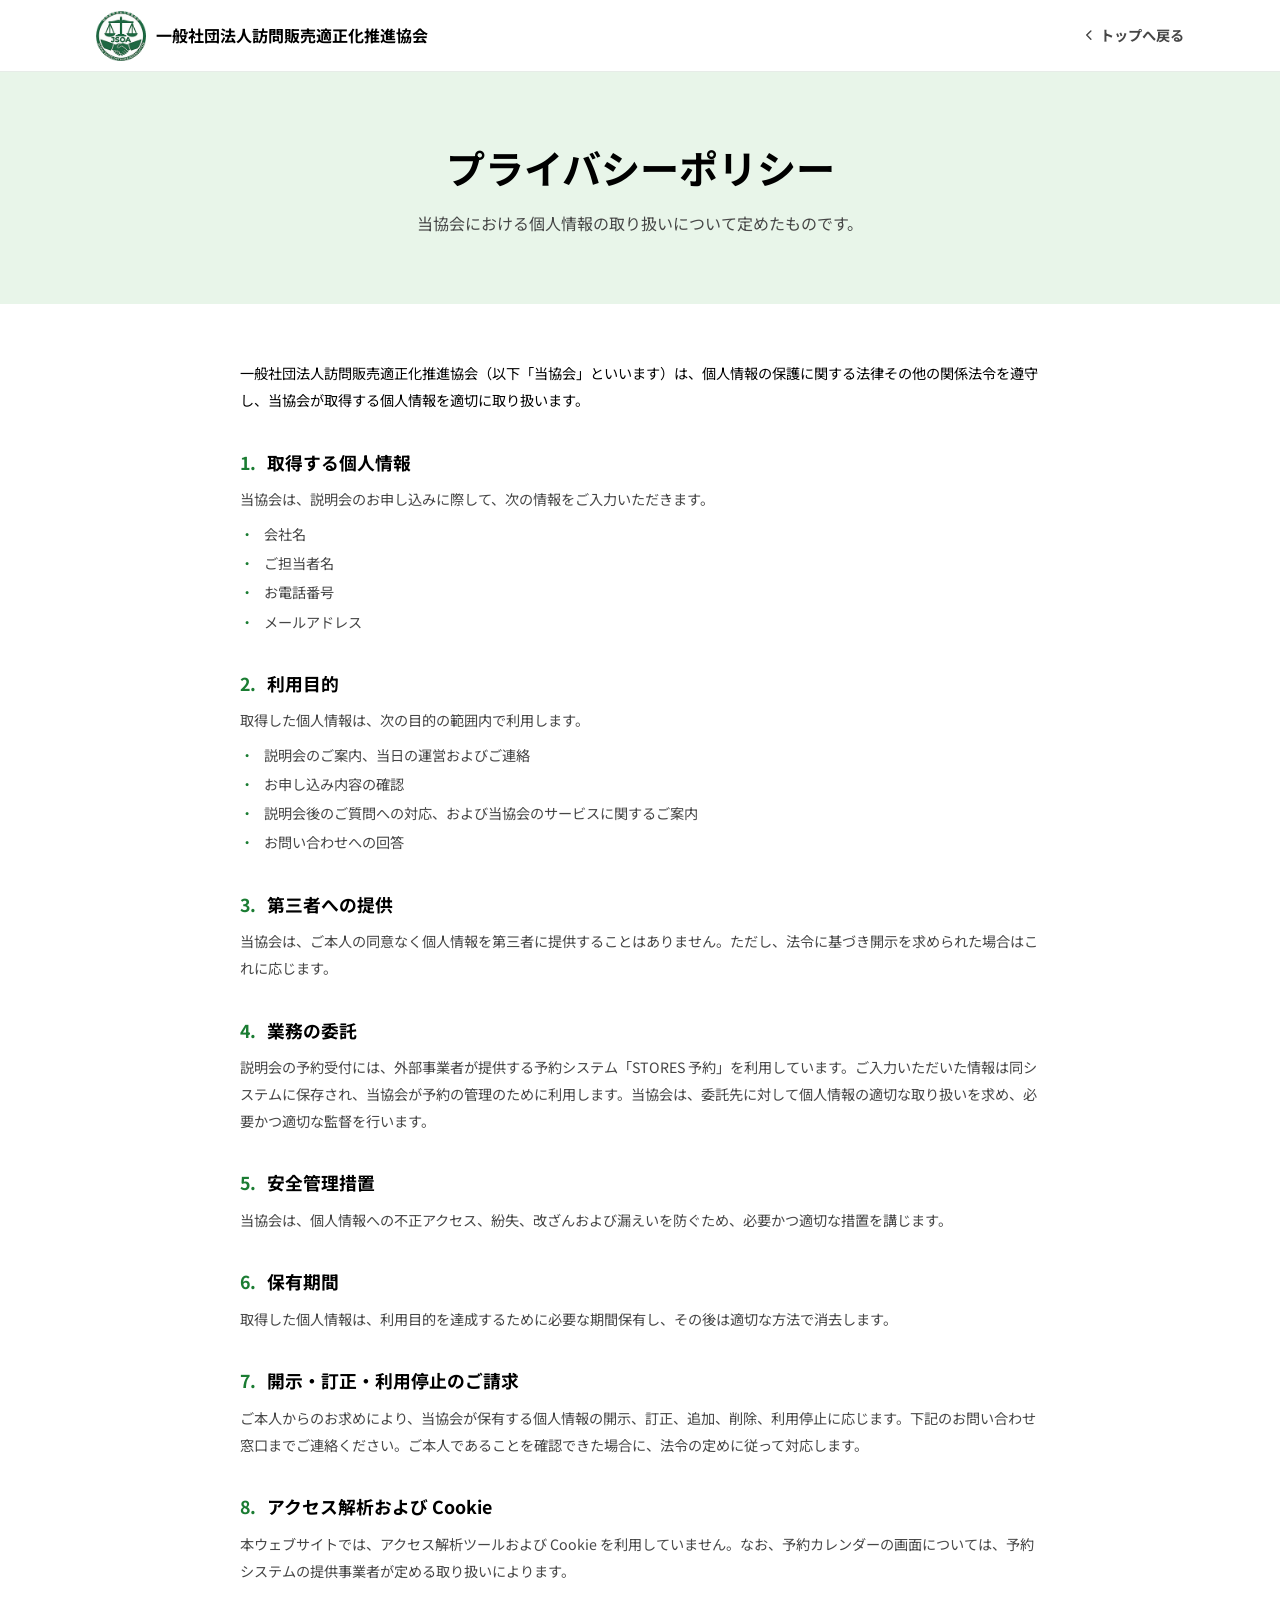
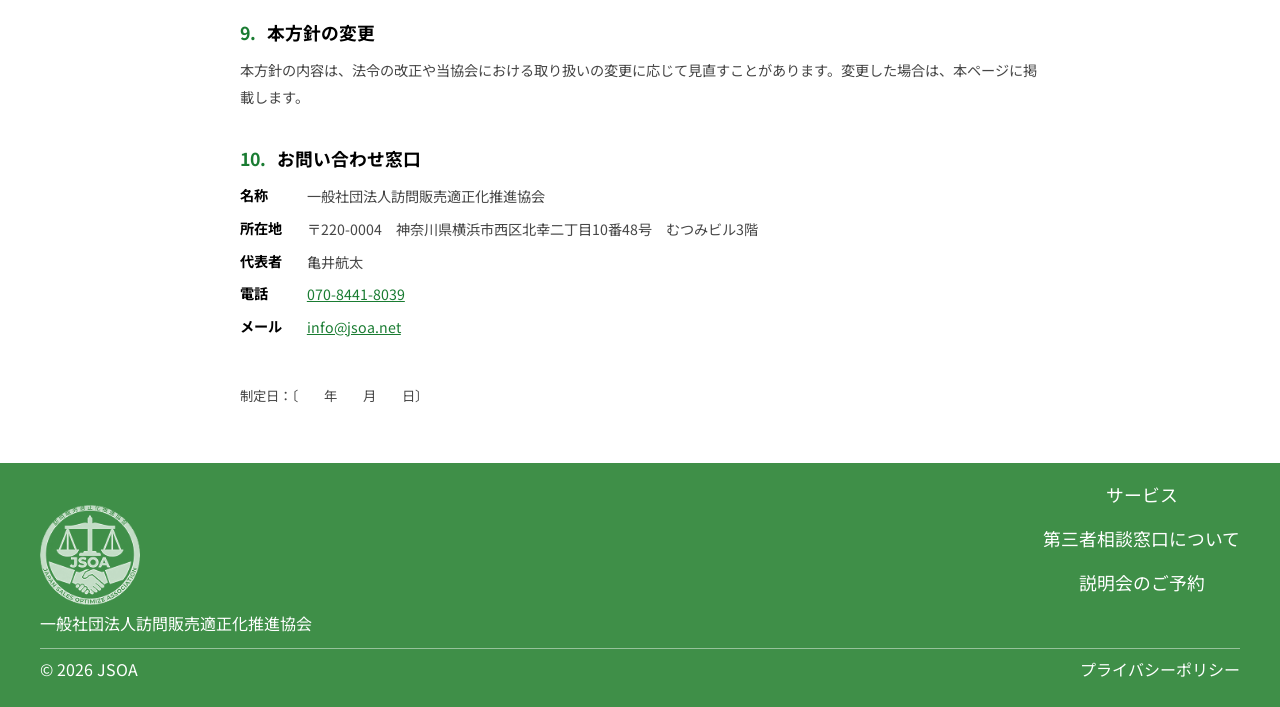
==== commit 511ce0bf: "Drop the FAQ links from the navigation Nothing answered #faq, so the four links did nothing when cli" ====
--- a/privacy/index.html
+++ b/privacy/index.html
@@ -131,7 +131,6 @@
         <ul>
           <li><a href="../index.html#service">サービス</a></li>
           <li><a href="../index.html#about">第三者相談窓口について</a></li>
-          <li><a href="../index.html#faq">FAQ</a></li>
           <li><a href="../reserve/index.html">説明会のご予約</a></li>
         </ul>
       </nav>
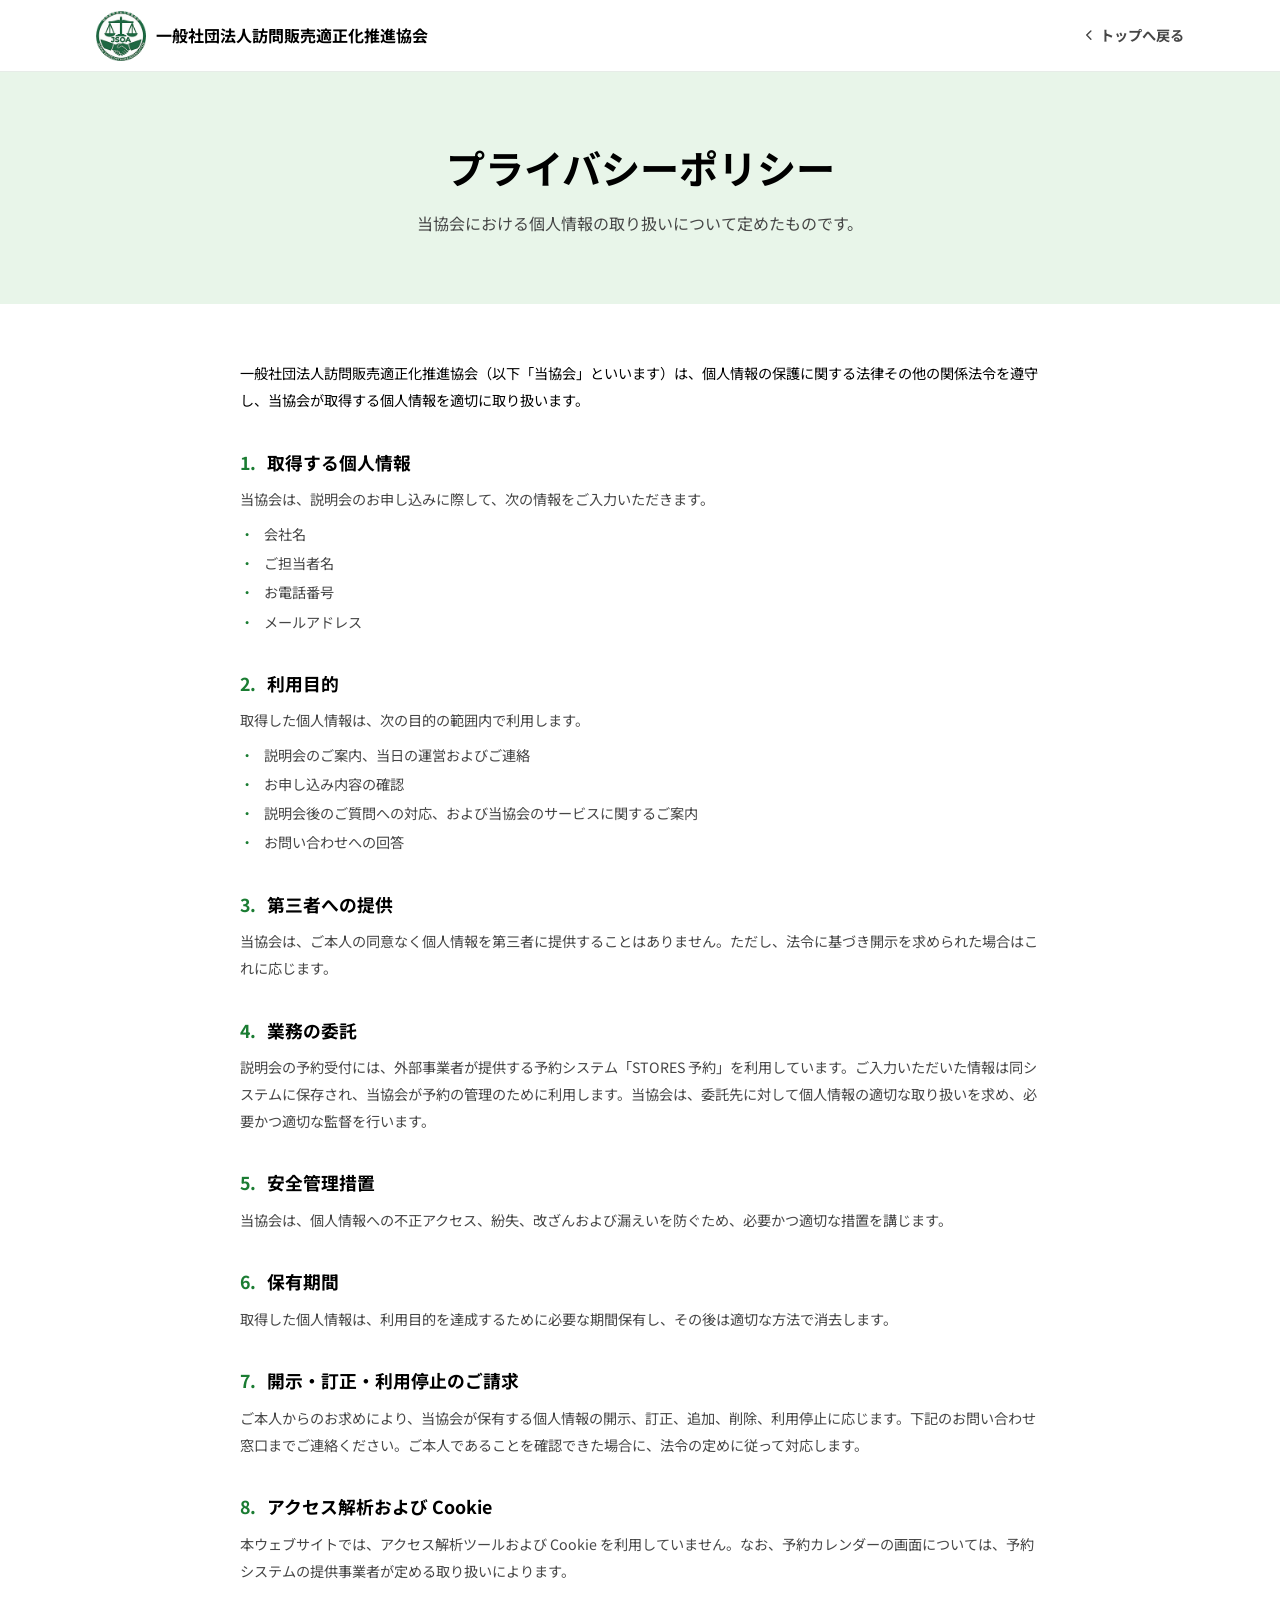
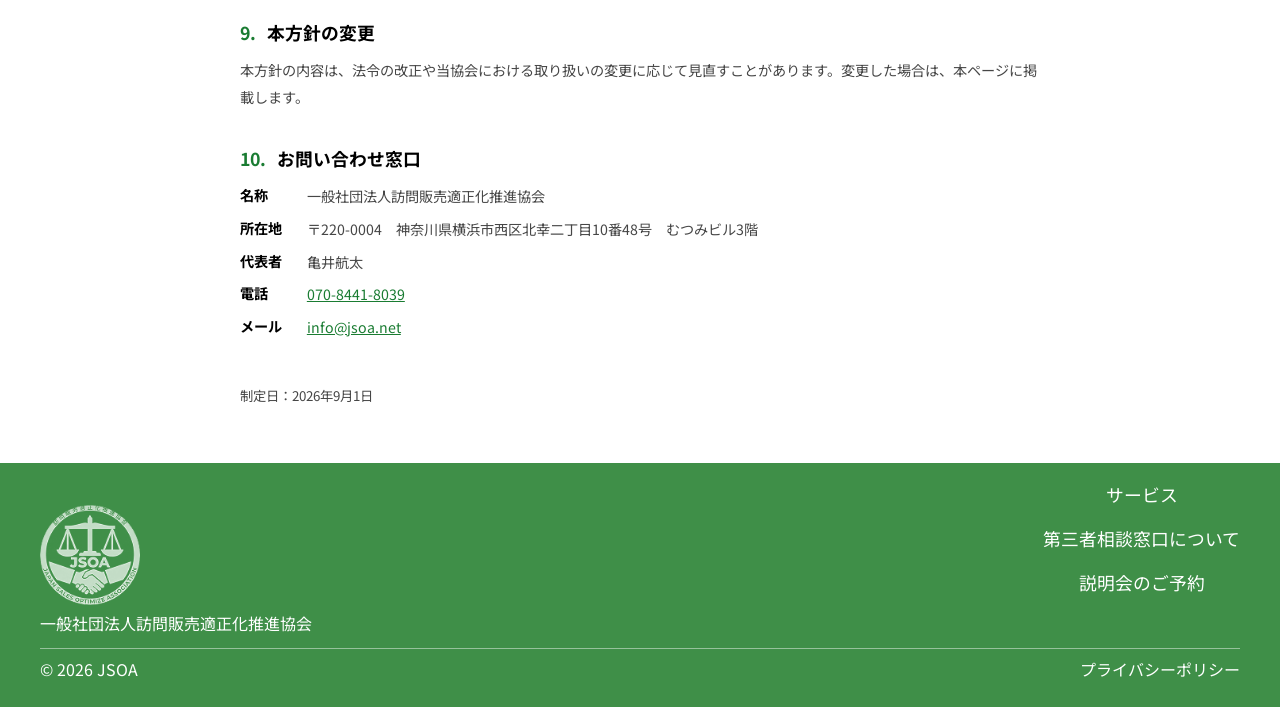
==== commit ac2ea5da: "Date the privacy policy 2026-09-01 The page shipped with an empty date placeholder that would have b" ====
--- a/privacy/index.html
+++ b/privacy/index.html
@@ -114,8 +114,8 @@
         </li>
       </ol>
 
-      <!-- TODO: 制定日をクライアント確認のうえ記入 -->
-      <p class="legal__date">制定日：〔　　年　　月　　日〕</p>
+      <!-- 改定したら「制定日：2026年9月1日　最終改定日：〜」と並記してください -->
+      <p class="legal__date">制定日：2026年9月1日</p>
     </div>
   </section>
 </main>
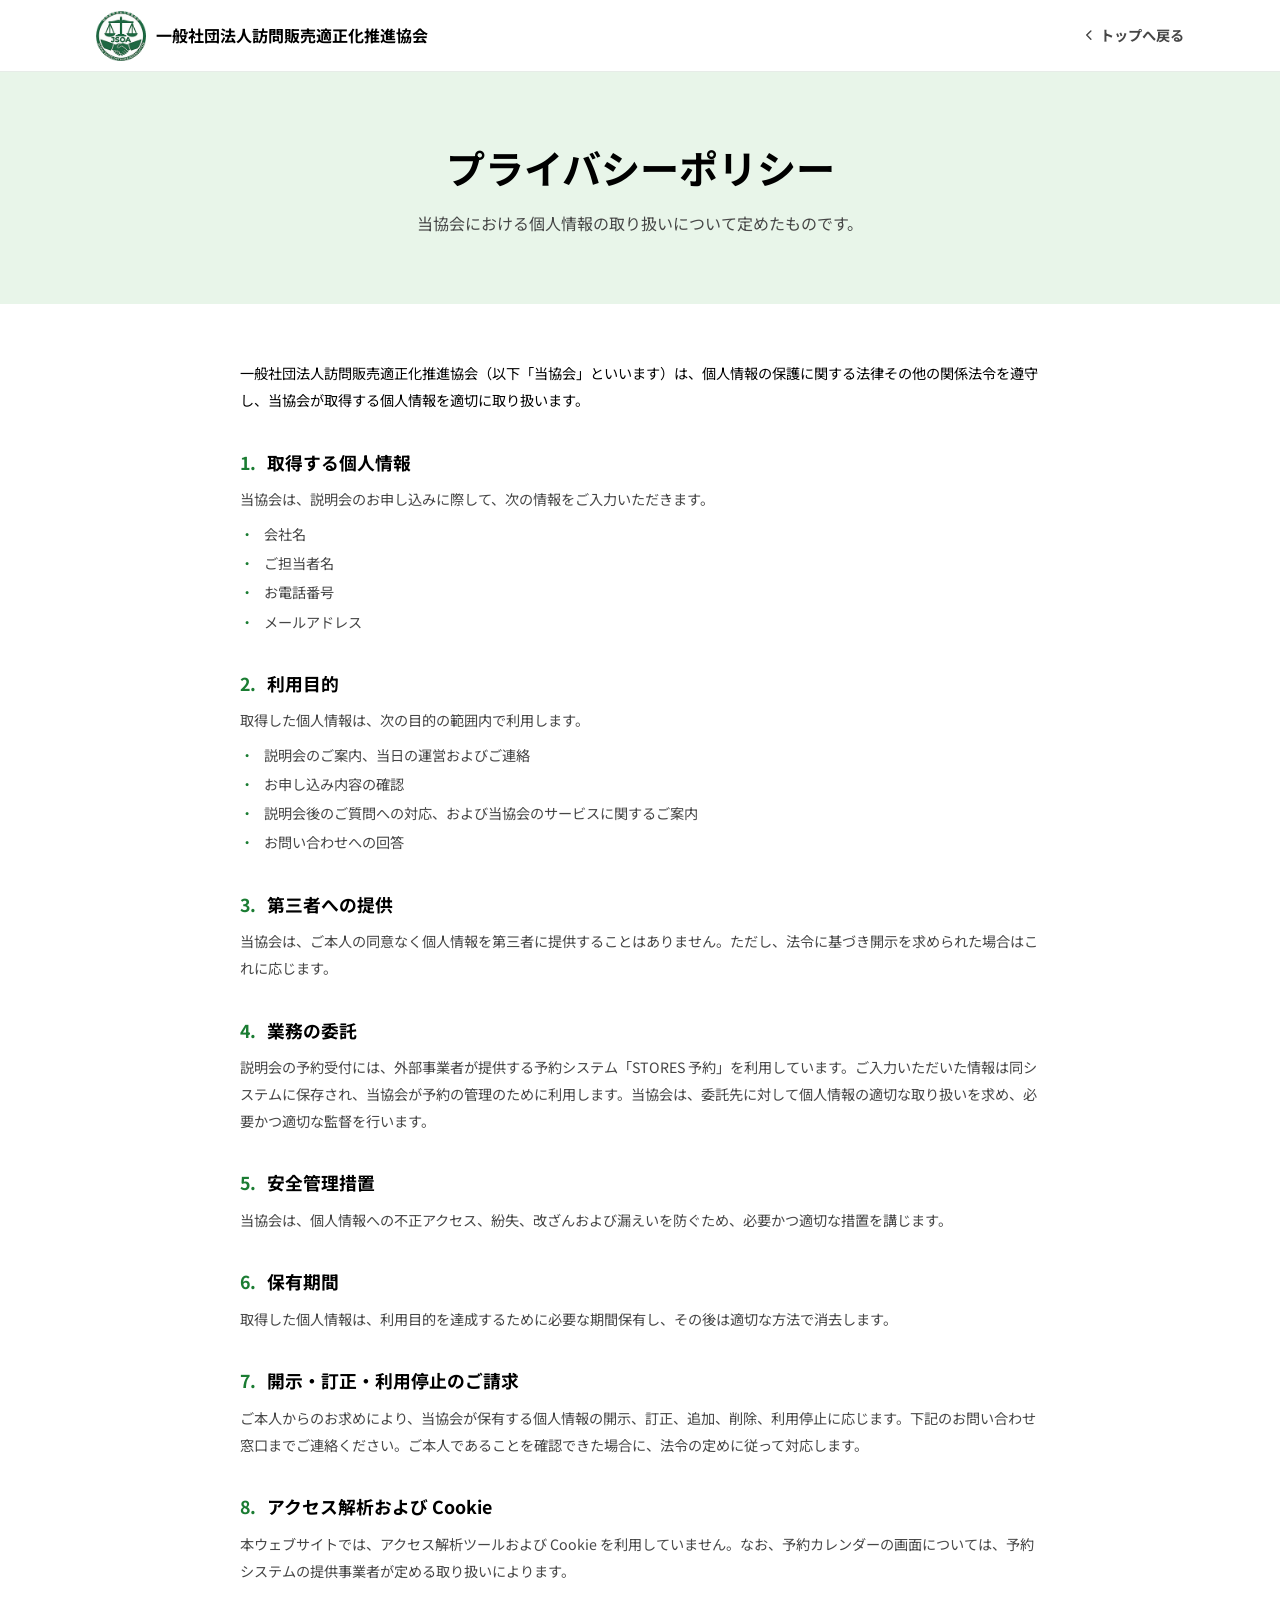
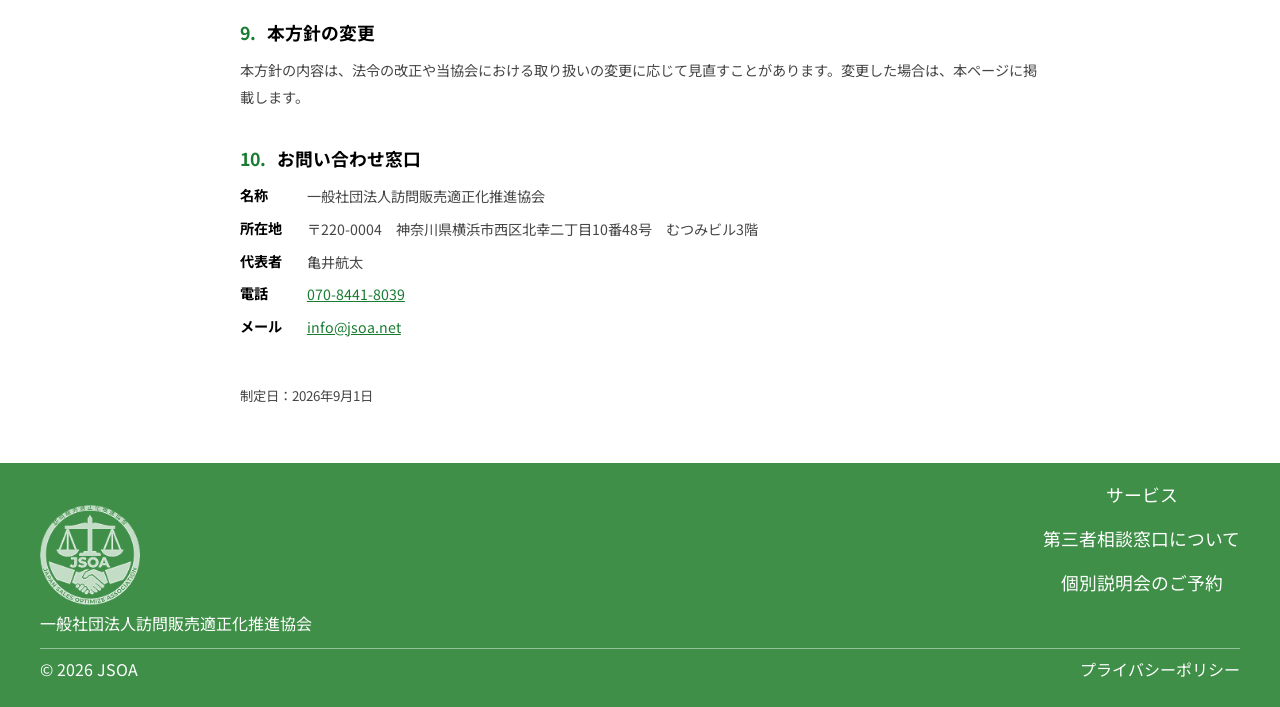
==== commit 963496a5: "Match the privacy footer to the other pages Its 予約 link still read 説明会のご予約 while the header and foot" ====
--- a/privacy/index.html
+++ b/privacy/index.html
@@ -131,7 +131,7 @@
         <ul>
           <li><a href="../index.html#service">サービス</a></li>
           <li><a href="../index.html#about">第三者相談窓口について</a></li>
-          <li><a href="../reserve/index.html">説明会のご予約</a></li>
+          <li><a href="../reserve/index.html">個別説明会のご予約</a></li>
         </ul>
       </nav>
     </div>
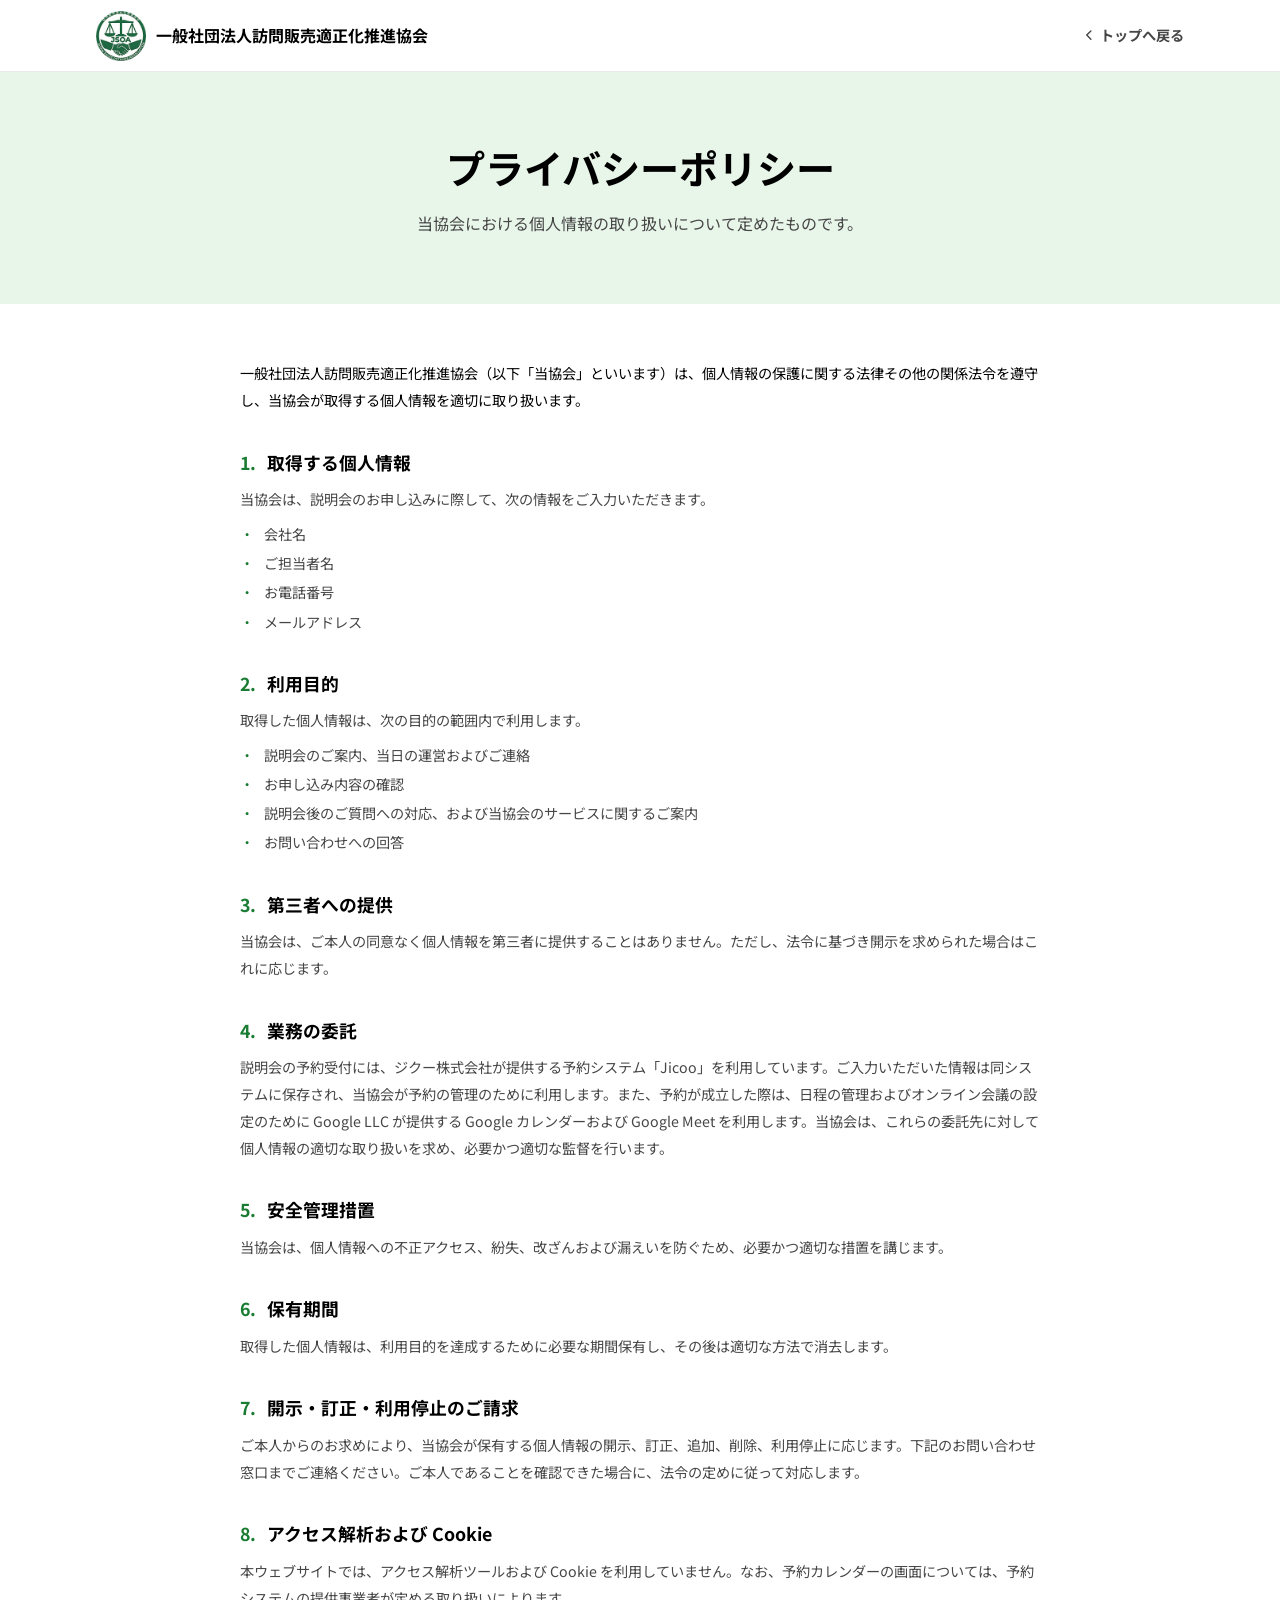
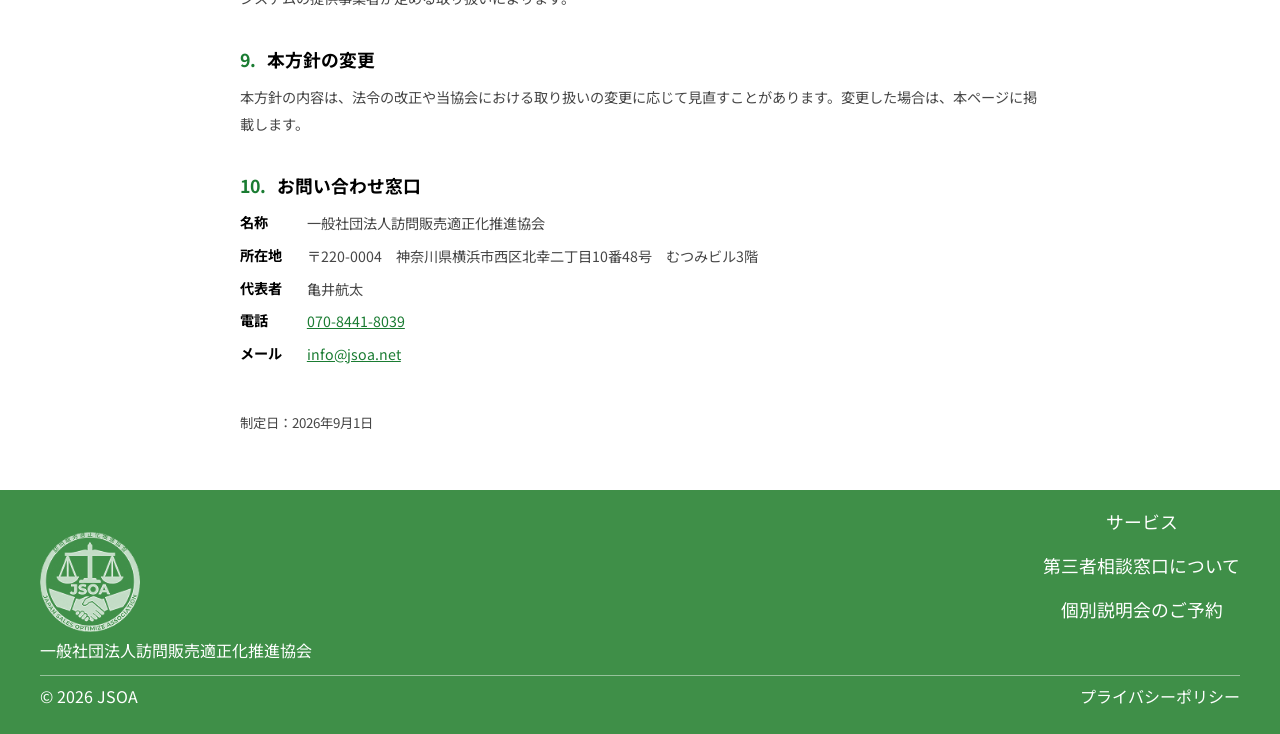
==== commit 286a491d: "Switch the booking flow from STORES to Jicoo Jicoo reads the host's Google Calendar and drops busy t" ====
--- a/privacy/index.html
+++ b/privacy/index.html
@@ -74,7 +74,7 @@
 
         <li class="legal__item">
           <h2 class="legal__title">業務の委託</h2>
-          <p>説明会の予約受付には、外部事業者が提供する予約システム「STORES 予約」を利用しています。ご入力いただいた情報は同システムに保存され、当協会が予約の管理のために利用します。当協会は、委託先に対して個人情報の適切な取り扱いを求め、必要かつ適切な監督を行います。</p>
+          <p>説明会の予約受付には、ジクー株式会社が提供する予約システム「Jicoo」を利用しています。ご入力いただいた情報は同システムに保存され、当協会が予約の管理のために利用します。また、予約が成立した際は、日程の管理およびオンライン会議の設定のために Google LLC が提供する Google カレンダーおよび Google Meet を利用します。当協会は、これらの委託先に対して個人情報の適切な取り扱いを求め、必要かつ適切な監督を行います。</p>
         </li>
 
         <li class="legal__item">
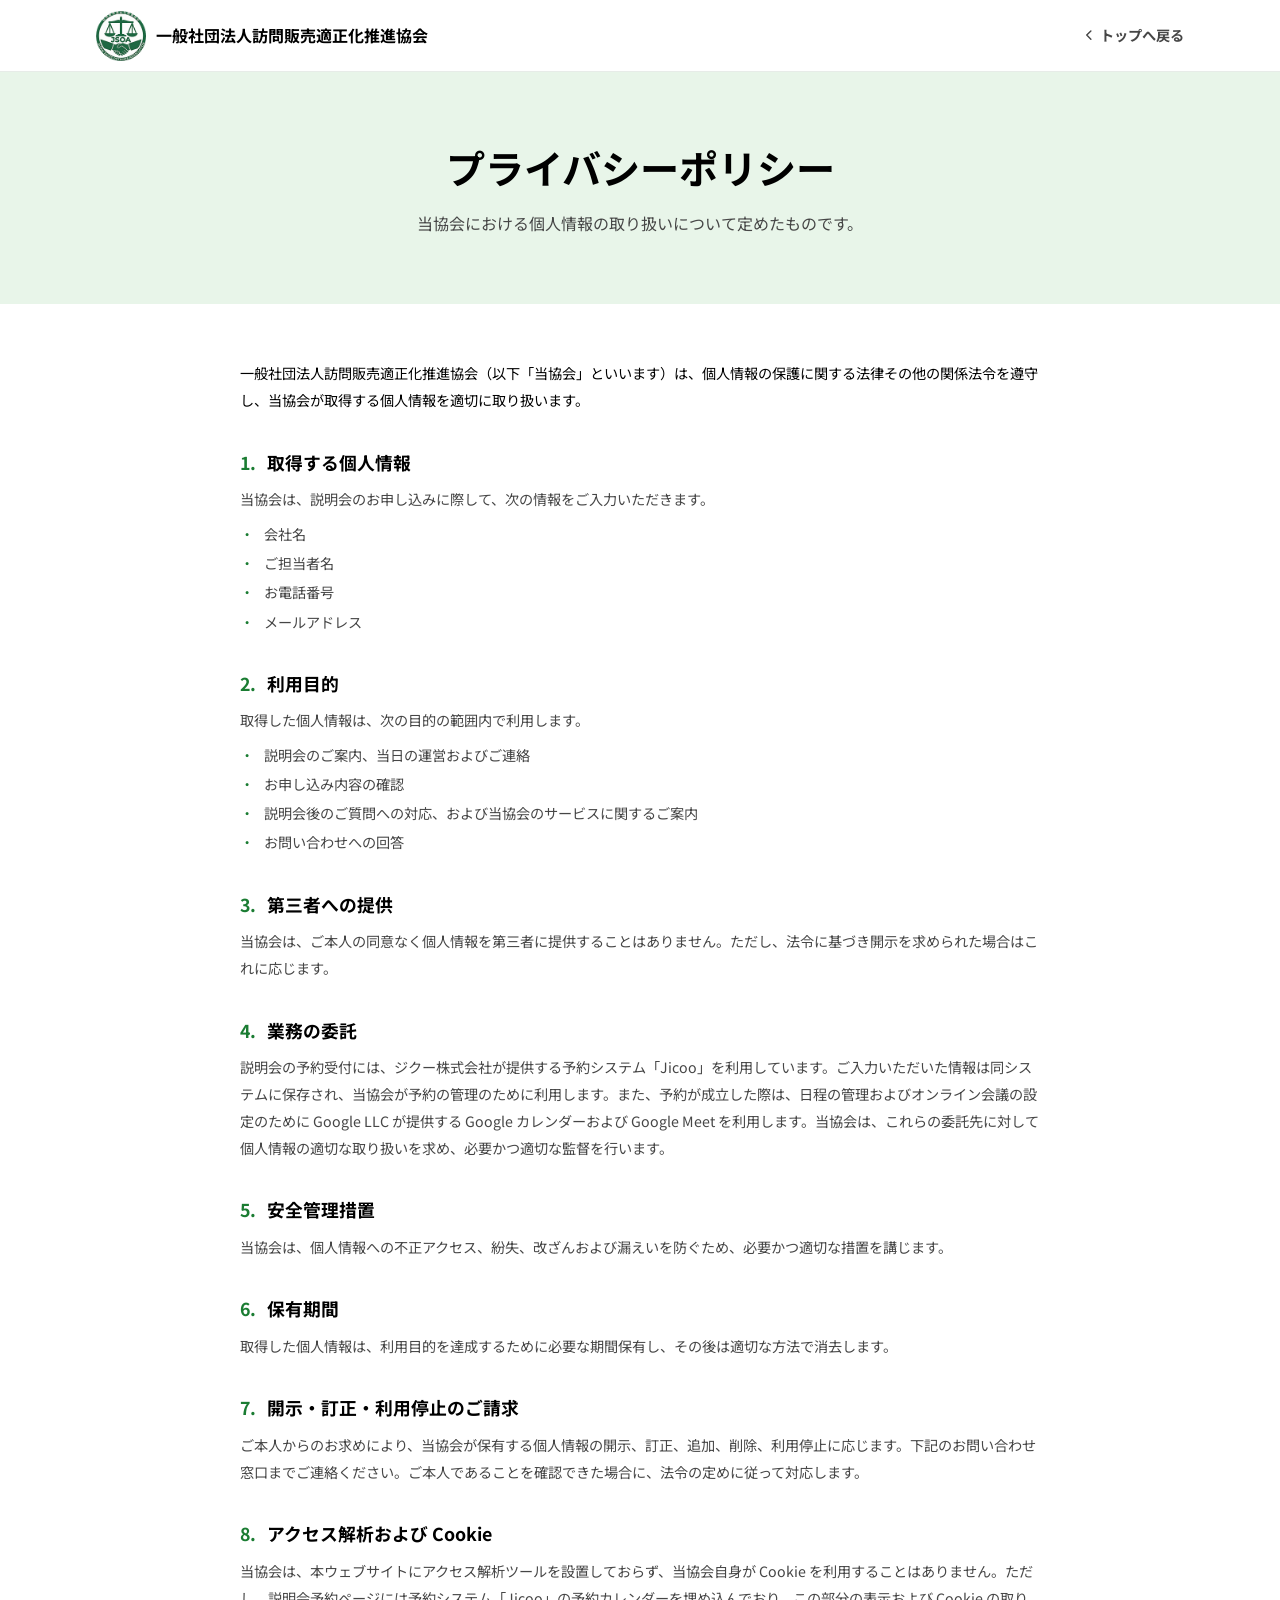
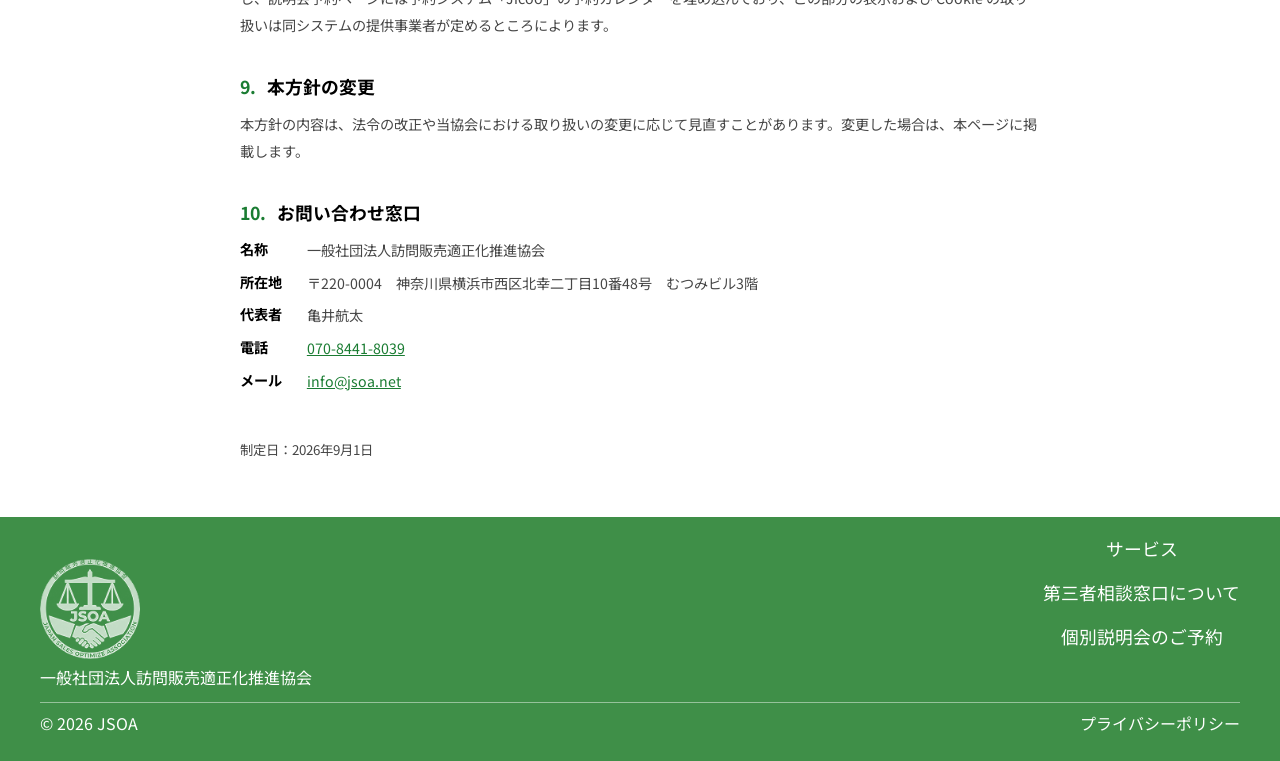
==== commit bcd951d5: "Embed the Jicoo booking widget in the reserve page Jicoo allows embedding on the free plan, so the v" ====
--- a/privacy/index.html
+++ b/privacy/index.html
@@ -94,7 +94,7 @@
 
         <li class="legal__item">
           <h2 class="legal__title">アクセス解析および Cookie</h2>
-          <p>本ウェブサイトでは、アクセス解析ツールおよび Cookie を利用していません。なお、予約カレンダーの画面については、予約システムの提供事業者が定める取り扱いによります。</p>
+          <p>当協会は、本ウェブサイトにアクセス解析ツールを設置しておらず、当協会自身が Cookie を利用することはありません。ただし、説明会予約ページには予約システム「Jicoo」の予約カレンダーを埋め込んでおり、この部分の表示および Cookie の取り扱いは同システムの提供事業者が定めるところによります。</p>
         </li>
 
         <li class="legal__item">
--- a/assets/css/reserve.css
+++ b/assets/css/reserve.css
@@ -133,33 +133,27 @@
   .rsteps__text{margin-top:min(.55vw,8px);font-size:min(1.11vw,16px)}
 }
 
-/* ---------- 8. 予約ウィジェット枠（STORES 予約） ---------- */
-/* iframe に差し替えたときは高さをここで指定する（PC 620 / SP 560） */
-.bookform iframe{display:block;width:100%;border:0;height:620px}
-.bookform__link{display:flex;flex-direction:column;
-  align-items:center;justify-content:center;text-align:center;
+/* ---------- 8. 予約ウィジェット枠（Jicoo） ---------- */
+/* Jicoo は <div class="jicoo-widget"> にスクリプトが iframe を差し込む。
+   高さは div 側で決まるので、インライン style ではなくここで指定する
+   （Jicoo の既定は 720px 固定。SP は画面が狭く縦に伸びるため増やす）。 */
+.jicoo-widget{width:100%;min-width:0;box-sizing:border-box;
   border:1px solid var(--card-border);border-radius:var(--radius);
-  background:var(--green-tint)}
-.bookform__linkTitle{font-weight:700;color:var(--green)}
-.bookform__linkText{line-height:1.8;color:var(--text-muted)}
-.bookform__btn{text-decoration:none}
-.bookform__linkNote{color:var(--text-muted)}
-@media (max-width:767px){
-  .bookform iframe{height:560px}
+  overflow:hidden;background:#fff}
+.jicoo-widget iframe{display:block;width:100%;height:100%;border:0}
+/* スクリプトが読めなかったときの逃げ道。ウィジェットの下に小さく置く */
+.bookform__fallback{text-align:center;color:var(--text-muted)}
+.bookform__fallback a{color:var(--green);text-decoration:underline}
+
+@media (max-width:767px){
+  .jicoo-widget{height:820px}
+  .bookform__fallback{margin-top:12px;font-size:11px}
   .bookform{margin-top:16px}
-  .bookform__link{padding:34px 20px}
-  .bookform__linkTitle{font-size:16px}
-  .bookform__linkText{margin-top:10px;font-size:12.5px}
-  .bookform__btn{margin-top:22px}
-  .bookform__linkNote{margin-top:12px;font-size:11px}
-}
-@media (min-width:768px){
+}
+@media (min-width:768px){
+  .jicoo-widget{height:720px}
+  .bookform__fallback{margin-top:min(1.11vw,16px);font-size:min(1.04vw,15px)}
   .bookform{margin-top:min(1.94vw,28px)}
-  .bookform__link{padding:min(4.2vw,60px) min(2.8vw,40px)}
-  .bookform__linkTitle{font-size:min(1.67vw,24px)}
-  .bookform__linkText{margin-top:min(.97vw,14px);font-size:min(1.11vw,16px)}
-  .bookform__btn{margin-top:min(2.15vw,31px)}
-  .bookform__linkNote{margin-top:min(1.11vw,16px);font-size:min(1.04vw,15px)}
 }
 
 /* ---------- 9. 入力項目の案内 ---------- */
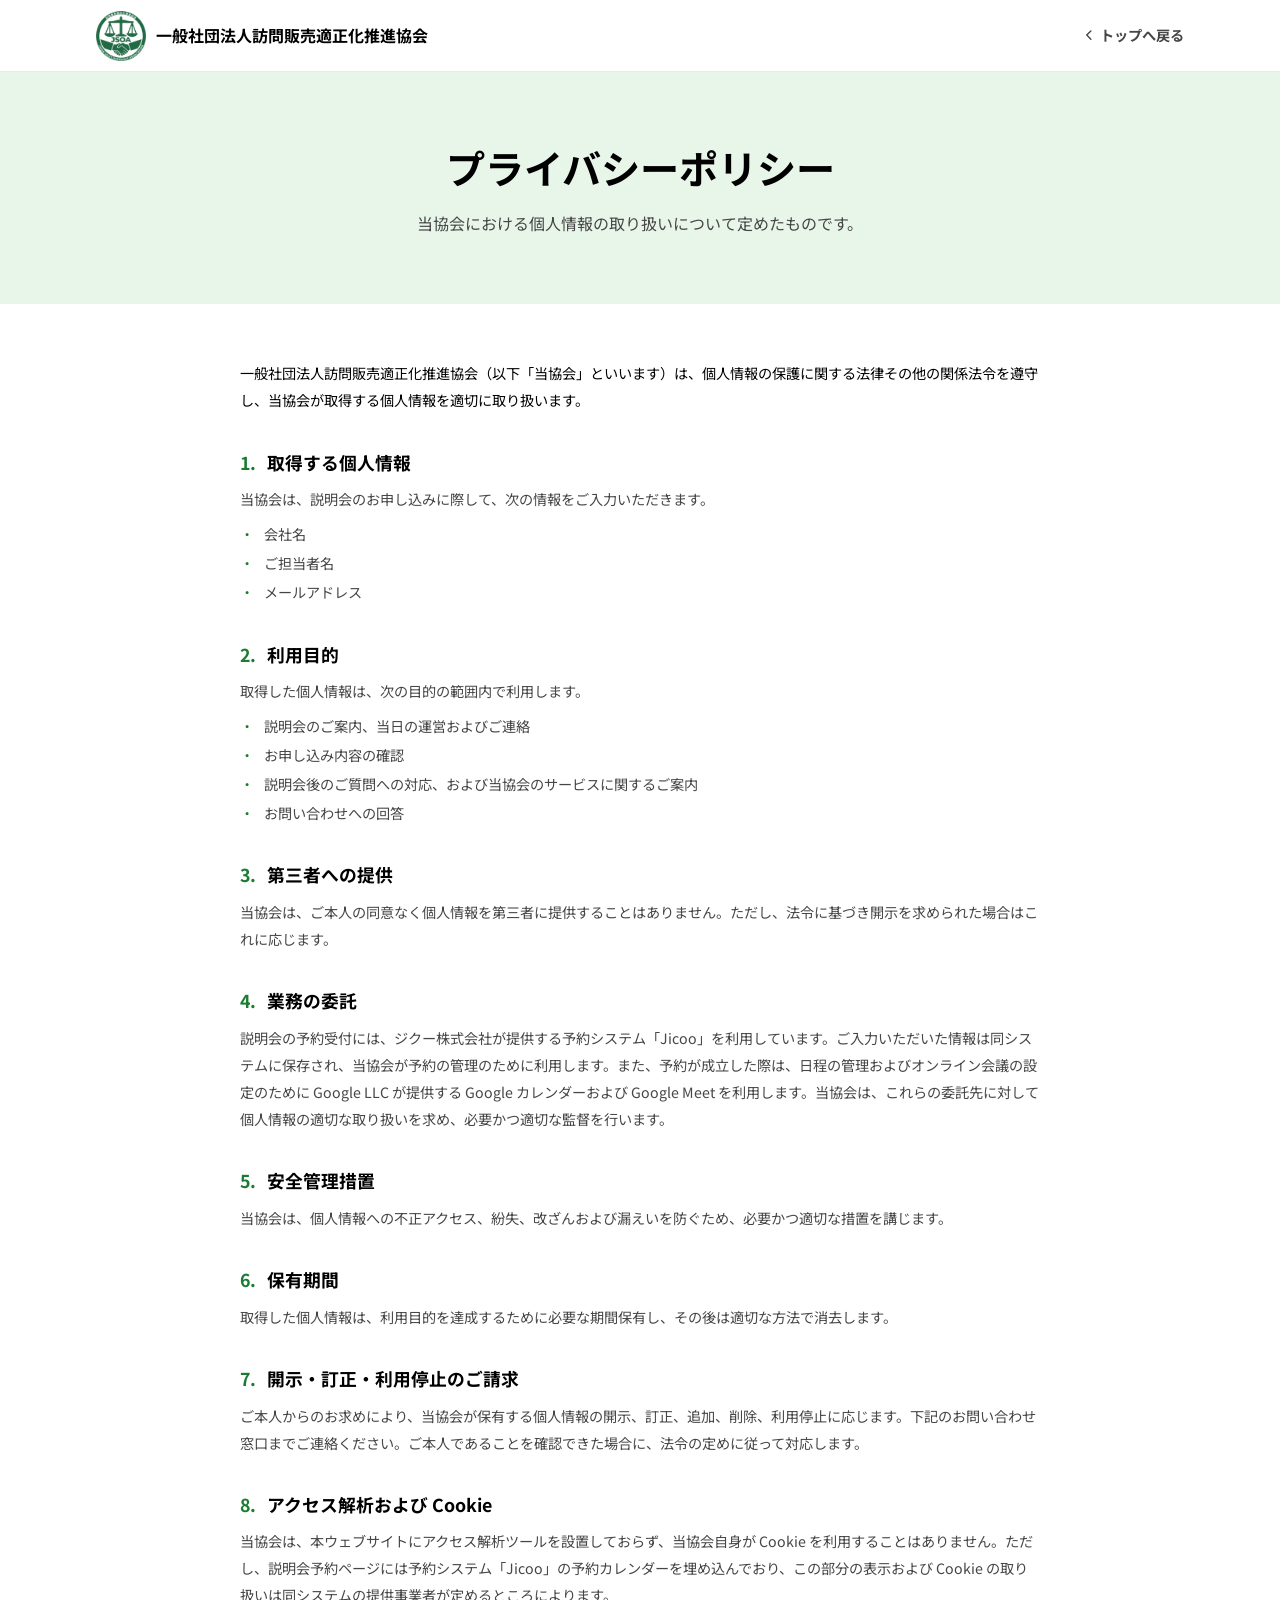
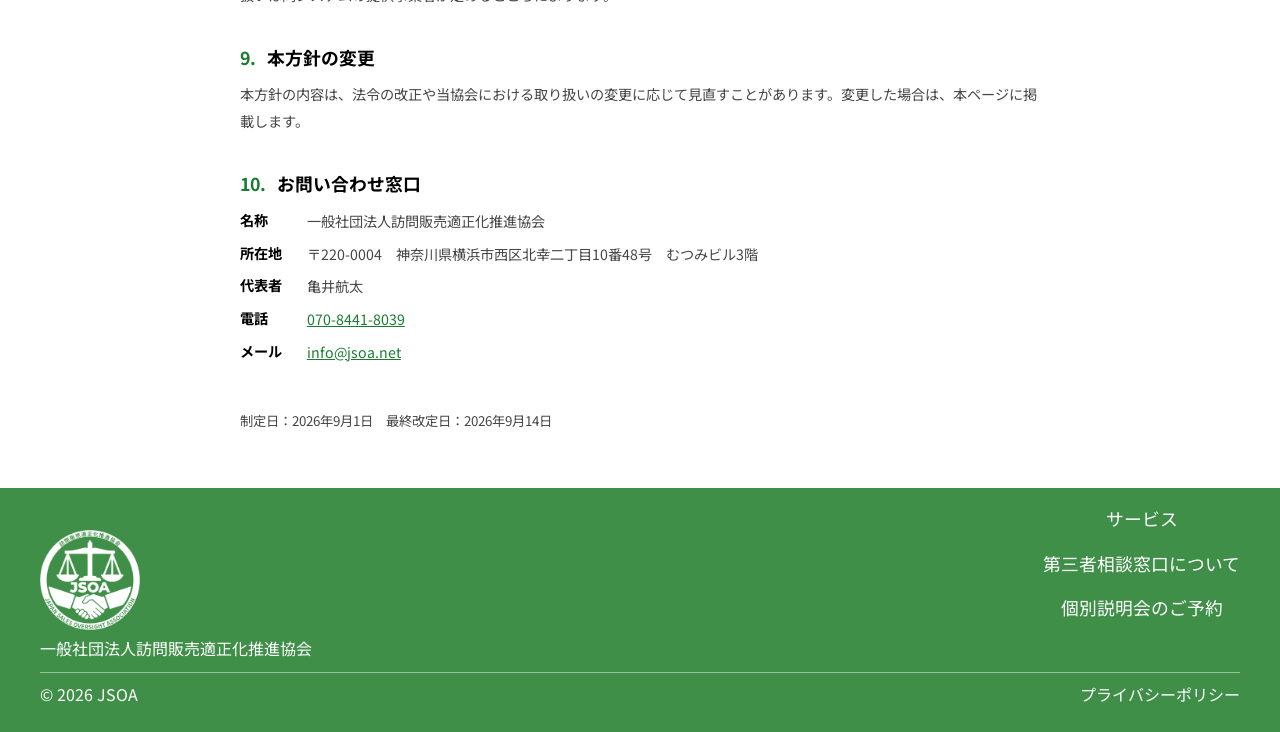
==== commit 8963c6e0: "Stop listing a phone number the booking form no longer asks for The client signed off on dropping it" ====
--- a/privacy/index.html
+++ b/privacy/index.html
@@ -51,7 +51,6 @@
           <ul class="legal__bullets">
             <li>会社名</li>
             <li>ご担当者名</li>
-            <li>お電話番号</li>
             <li>メールアドレス</li>
           </ul>
         </li>
@@ -115,7 +114,7 @@
       </ol>
 
       <!-- 改定したら「制定日：2026年9月1日　最終改定日：〜」と並記してください -->
-      <p class="legal__date">制定日：2026年9月1日</p>
+      <p class="legal__date">制定日：2026年9月1日　最終改定日：2026年9月14日</p>
     </div>
   </section>
 </main>
--- a/assets/css/style.css
+++ b/assets/css/style.css
@@ -37,6 +37,7 @@
   --green-footer:#3f8f48;     /* フッター */
   --green-pale:#e8f5e9;       /* ヒーロー左パネル・メリットカード */
   --green-tint:#f5f8f6;       /* 比較セクション右パネル・CTA帯 */
+  --green-edge:#8dc63f;       /* SPの左右フチのライン（Figmaにはない追加） */
   --orange:#ff8903;           /* 見出しの強調 */
   --orange-chart:#fe7200;     /* グラフ見出し */
   --orange-bar:#fe8109;       /* グラフ・大きな数字・アイコン */
@@ -88,6 +89,21 @@
 }
 
 /* ---------- 3. Base ---------- */
+/* SP だけ、画面の左右に黄緑のフチを付けて全体を締める。
+   Figma にはない追加（クライアントのご要望）。
+   body の border にしているので、線は「上に重なる」のではなく
+   幅を取る。中身が自動的に内側へ寄るため、画面の端ぎりぎりに置いた
+   ブロック（相談件数のカードなど）と線が重ならない。
+   スティッキーCTAは position:fixed なので画面幅いっぱいのままで、
+   線の上に乗る（浮いている要素の上を線が横切ると貼り付いて見えるため）。
+   PC は左右の余白が広く、線を引くと逆に間延びして見えるため入れていない。 */
+@media (max-width:767px){
+  body{
+    border-left:8px solid var(--green-edge);
+    border-right:8px solid var(--green-edge);
+  }
+}
+
 body{
   font-family:"Noto Sans JP",-apple-system,BlinkMacSystemFont,"Hiragino Kaku Gothic ProN","Yu Gothic",Meiryo,sans-serif;
   font-size:var(--fs-body);font-weight:400;line-height:1.6;
@@ -139,7 +155,9 @@
 /* ---------- 6. Hero ---------- */
 /* SP: 370px幅の写真の上にテキスト（Figma: 546px高） */
 @media (max-width:767px){
-  .hero{position:relative;margin:0 10px;height:546px;display:flex;align-items:flex-start;overflow:hidden}
+  /* height ではなく min-height。390px では Figma と同じ 546px のままで、
+     狭い端末で見出しが1行増えてもボタンが切れずに伸びる */
+  .hero{position:relative;margin:0 10px;min-height:546px;display:flex;align-items:flex-start;overflow:hidden}
   .hero__media{position:absolute;inset:0;z-index:-2}
   .hero__media picture,.hero__media img{width:100%;height:100%}
   .hero__media img{object-fit:cover;object-position:38% 8%}
@@ -317,17 +335,15 @@
 .tri-node--jsoa{font-size:50px;fill:var(--green-jsoa)}
 .tri-label{font-size:24px;fill:var(--text)}
 
-.vflow{margin-top:34px;text-align:center;display:flex;flex-direction:column;align-items:center}
-.vflow__node{font-size:24px;font-weight:700;line-height:1.3}
-.vflow__node--jsoa{color:var(--green-jsoa);font-size:32px}
-.vflow__label{font-size:16px;line-height:1.35}
-.vflow__arrow{display:block;width:1px;height:16px;background:var(--text);position:relative;margin:5px 0}
-.vflow__arrow::after{content:"";position:absolute;bottom:-1px;left:50%;transform:translateX(-50%);
-  border:5px solid transparent;border-top-color:var(--text);border-bottom:0}
-
-.flowsec__text{text-align:center;margin-inline:auto}
-@media (max-width:767px){.vflow{margin-top:43px;gap:0}
-  .vflow__arrow{margin:7px 0}}
+/* SPの三角図。viewBox 幅 354 = SPのコンテナ幅なので 1単位 = 1px。
+   文字サイズの数値はそのまま画面上の px と一致する */
+.trisp{width:100%;margin-top:34px;height:auto}
+.trisp-node{font-size:17px;font-weight:700;fill:var(--text)}
+.trisp-node--jsoa{font-size:24px;fill:var(--green-jsoa)}
+.trisp-label{font-size:12px;fill:var(--text)}
+/* 手で改行を入れている段落なので中央揃え（Figma もそうなっている）。
+   指定が漏れていて PC・SP ともに左寄せになっていた */
+.flowsec__text{text-align:center}
 @media (max-width:767px){.flowsec__text{margin-top:38px;font-size:12px;line-height:1.17}}
 @media (min-width:768px){
   .flowsec__text{margin-top:min(1.67vw,24px);font-size:min(1.667vw,24px);line-height:1.21;
--- a/assets/css/reserve.css
+++ b/assets/css/reserve.css
@@ -78,7 +78,9 @@
 .rmeta__icon{display:block;color:var(--green)}
 .rmeta__icon svg{width:100%;height:100%}
 .rmeta__label{color:var(--text-muted)}
-.rmeta__value{font-weight:700}
+/* 「オンライン1対1」が「オンライン1対 / 1」で折り返さないよう、
+   改行位置を HTML の <wbr> だけに限定する */
+.rmeta__value{font-weight:700;word-break:keep-all}
 @media (max-width:767px){
   .rmeta{margin-top:18px;grid-template-columns:repeat(3,minmax(0,1fr));gap:8px}
   .rmeta__item{padding:14px 6px}
@@ -133,53 +135,47 @@
   .rsteps__text{margin-top:min(.55vw,8px);font-size:min(1.11vw,16px)}
 }
 
+/* 「ご予約の流れ」の下に置く注意書き。Jicoo の注意事項から移してきたもの */
+.rnotes{display:grid;list-style:none}
+.rnotes li{position:relative;color:var(--text-muted);line-height:1.7}
+.rnotes li::before{content:"";position:absolute;left:0;border-radius:50%;background:var(--green)}
+.rnotes a{color:var(--green);text-decoration:underline}
+@media (max-width:767px){
+  .rnotes{margin-top:14px;gap:6px}
+  .rnotes li{padding-left:14px;font-size:12px}
+  .rnotes li::before{top:9px;width:4px;height:4px}
+}
+@media (min-width:768px){
+  .rnotes{margin-top:min(1.53vw,22px);gap:min(.55vw,8px)}
+  .rnotes li{padding-left:min(1.11vw,16px);font-size:min(1.04vw,15px)}
+  .rnotes li::before{top:min(.76vw,11px);width:min(.35vw,5px);height:min(.35vw,5px)}
+}
+
 /* ---------- 8. 予約ウィジェット枠（Jicoo） ---------- */
-/* Jicoo は <div class="jicoo-widget"> にスクリプトが iframe を差し込む。
-   高さは div 側で決まるので、インライン style ではなくここで指定する
-   （Jicoo の既定は 720px 固定。SP は画面が狭く縦に伸びるため増やす）。 */
-.jicoo-widget{width:100%;min-width:0;box-sizing:border-box;
+/* Jicoo は <div class="jicoo-widget"> にスクリプトが iframe を差し込み、
+   中身の高さに合わせて div の height をインラインで書き換える。
+   height をここで指定してもインライン style に負けるので指定しない。
+   min-height は読み込み中の場所取り（レイアウトが飛ぶのを防ぐ）だけの役割。 */
+.jicoo-widget{width:100%;min-width:0;min-height:600px;box-sizing:border-box;
   border:1px solid var(--card-border);border-radius:var(--radius);
   overflow:hidden;background:#fff}
 .jicoo-widget iframe{display:block;width:100%;height:100%;border:0}
 /* スクリプトが読めなかったときの逃げ道。ウィジェットの下に小さく置く */
-.bookform__fallback{text-align:center;color:var(--text-muted)}
-.bookform__fallback a{color:var(--green);text-decoration:underline}
-
-@media (max-width:767px){
-  .jicoo-widget{height:820px}
-  .bookform__fallback{margin-top:12px;font-size:11px}
+.bookform__privacy,.bookform__fallback{text-align:center;color:var(--text-muted);line-height:1.7}
+.bookform__privacy a,.bookform__fallback a{color:var(--green);text-decoration:underline}
+
+@media (max-width:767px){
+  .bookform__privacy{margin-top:14px;font-size:11px}
+  .bookform__fallback{margin-top:10px;font-size:11px}
   .bookform{margin-top:16px}
 }
 @media (min-width:768px){
-  .jicoo-widget{height:720px}
-  .bookform__fallback{margin-top:min(1.11vw,16px);font-size:min(1.04vw,15px)}
+  .bookform__privacy{margin-top:min(1.53vw,22px);font-size:min(1.04vw,15px)}
+  .bookform__fallback{margin-top:min(.83vw,12px);font-size:min(1.04vw,15px)}
   .bookform{margin-top:min(1.94vw,28px)}
 }
 
-/* ---------- 9. 入力項目の案内 ---------- */
-.rfields{background:var(--green-tint);border-radius:var(--radius)}
-.rfields__title{font-weight:700}
-.rfields__list{display:flex;flex-wrap:wrap}
-.rfields__list li{background:var(--white);border:1px solid var(--card-border);
-  border-radius:999px;font-weight:500}
-.rfields__note{color:var(--text-muted);line-height:1.7}
-.rfields__note a{color:var(--green);text-decoration:underline}
-@media (max-width:767px){
-  .rfields{margin-top:22px;padding:18px 16px}
-  .rfields__title{font-size:14px}
-  .rfields__list{margin-top:12px;gap:7px}
-  .rfields__list li{padding:5px 12px;font-size:12px}
-  .rfields__note{margin-top:14px;font-size:11px}
-}
-@media (min-width:768px){
-  .rfields{margin-top:min(2.71vw,39px);padding:min(2.29vw,33px) min(2.29vw,33px)}
-  .rfields__title{font-size:min(1.39vw,20px)}
-  .rfields__list{margin-top:min(1.11vw,16px);gap:min(.69vw,10px)}
-  .rfields__list li{padding:min(.49vw,7px) min(1.25vw,18px);font-size:min(1.11vw,16px)}
-  .rfields__note{margin-top:min(1.53vw,22px);font-size:min(1.04vw,15px)}
-}
-
-/* ---------- 10. 規約ページ（privacy/index.html） ---------- */
+/* ---------- 9. 規約ページ（privacy/index.html） ---------- */
 .legal__intro{line-height:1.9}
 .legal{counter-reset:legal;display:flex;flex-direction:column;list-style:none;padding:0}
 .legal__item{counter-increment:legal;display:flex;flex-direction:column}
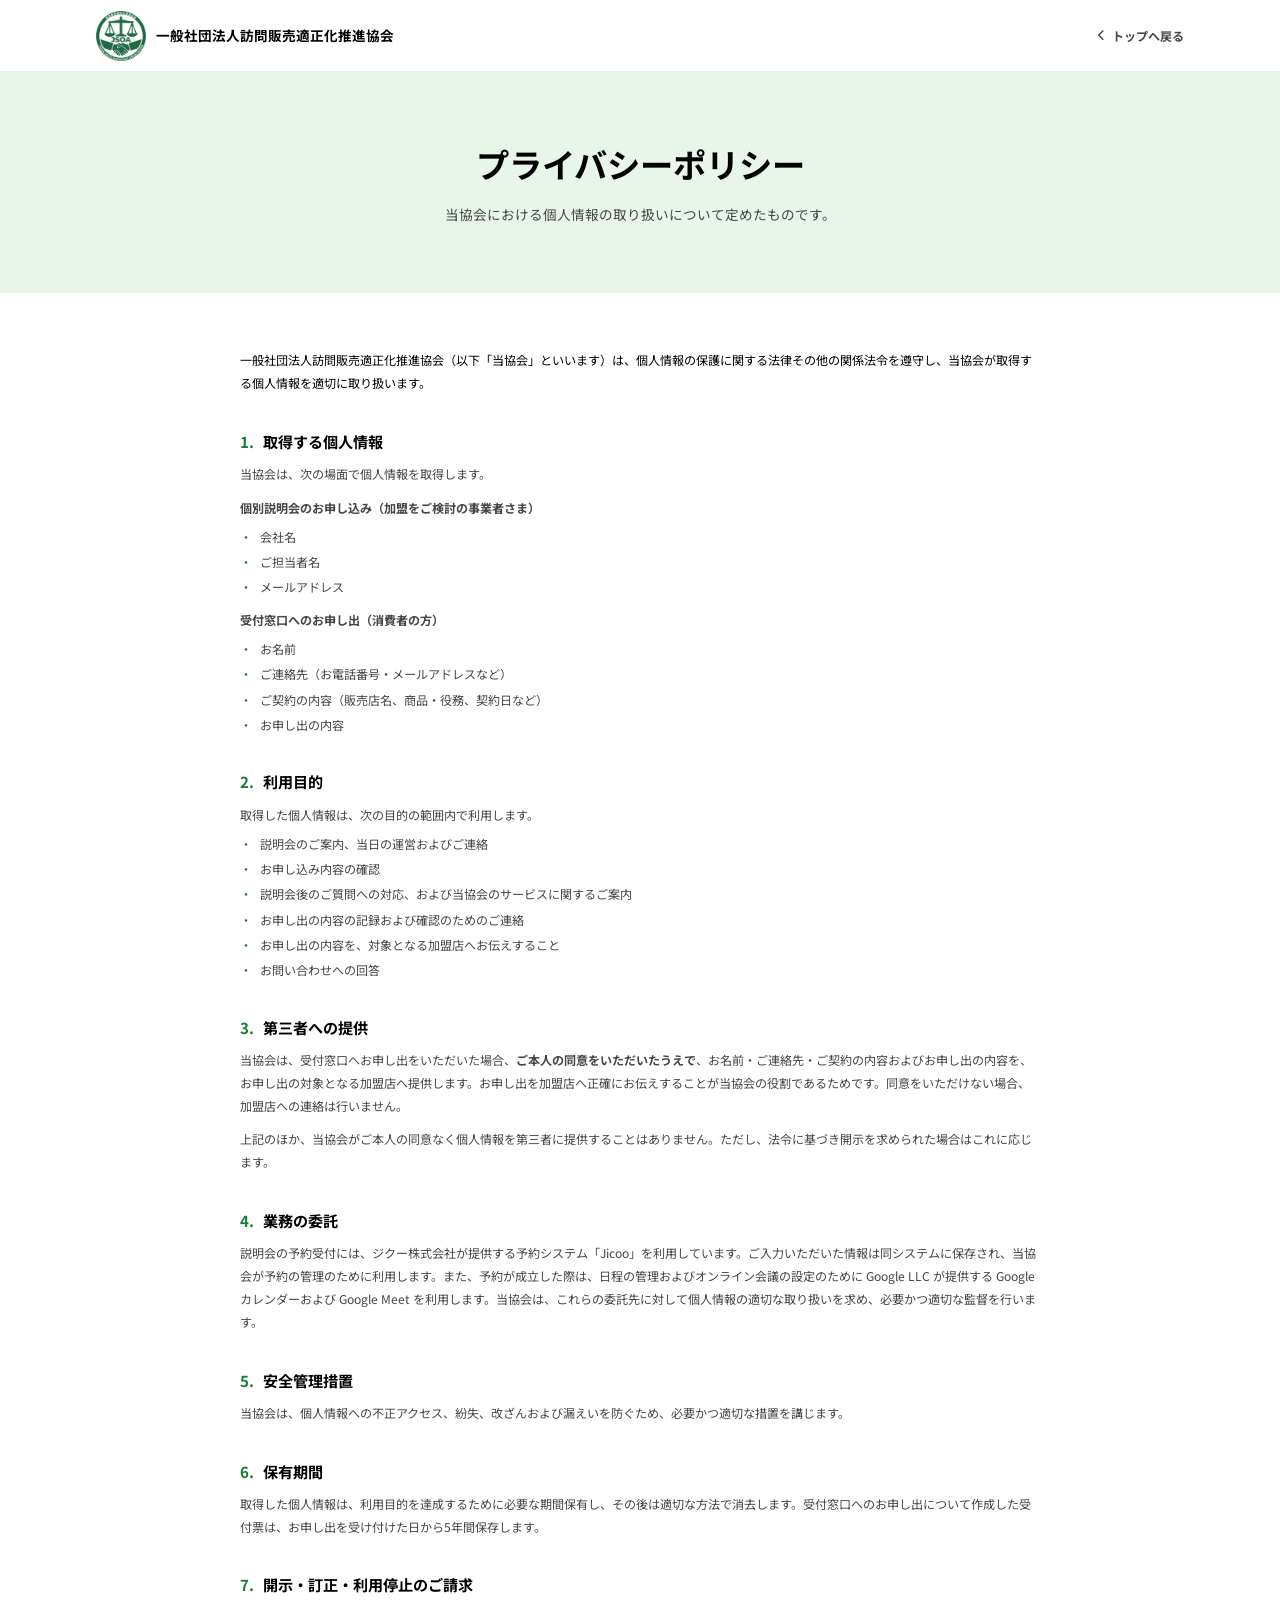
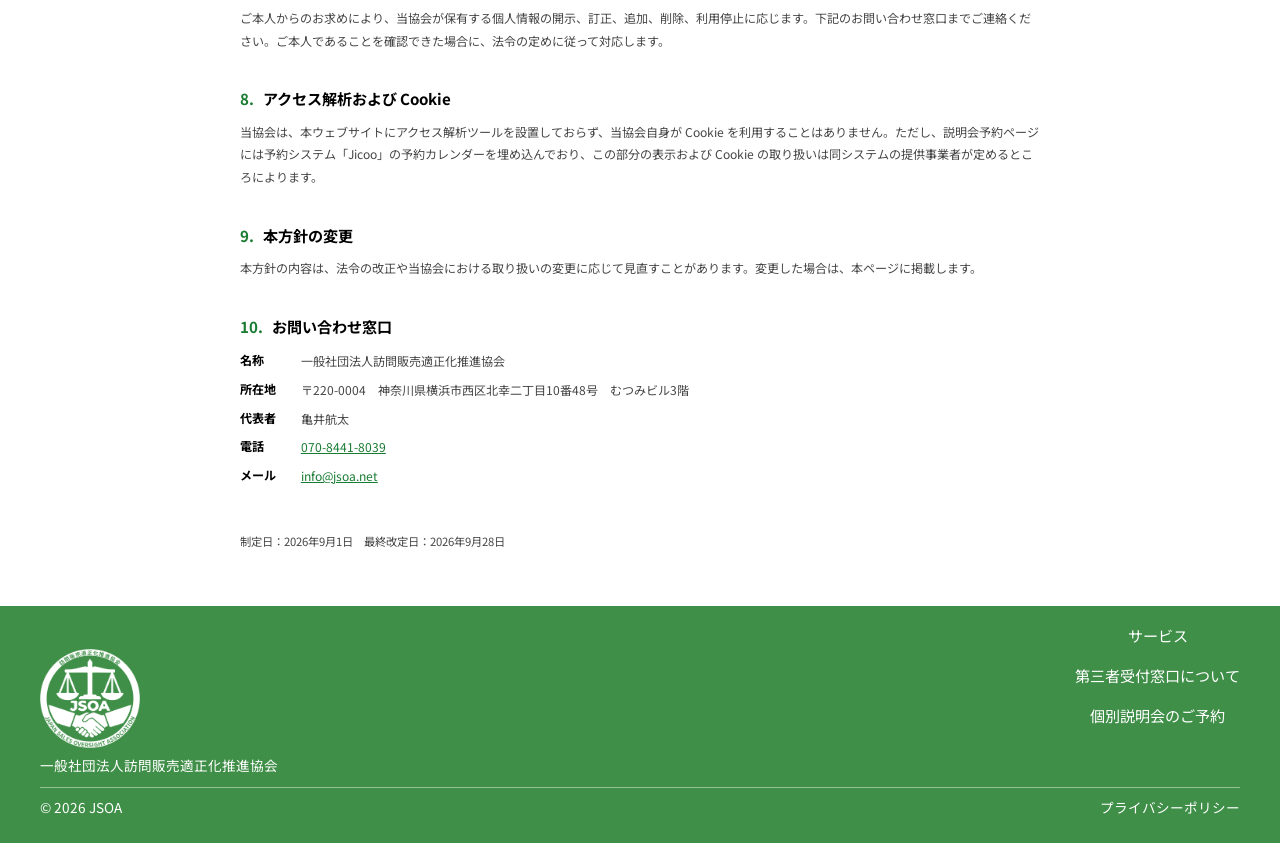
==== commit 696b1fa9: "Cover the consumer intake in the privacy policy, and soften the third card Privacy policy (review 5-" ====
--- a/privacy/index.html
+++ b/privacy/index.html
@@ -47,11 +47,19 @@
       <ol class="legal">
         <li class="legal__item">
           <h2 class="legal__title">取得する個人情報</h2>
-          <p>当協会は、説明会のお申し込みに際して、次の情報をご入力いただきます。</p>
+          <p>当協会は、次の場面で個人情報を取得します。</p>
+          <p class="legal__sub">個別説明会のお申し込み（加盟をご検討の事業者さま）</p>
           <ul class="legal__bullets">
             <li>会社名</li>
             <li>ご担当者名</li>
             <li>メールアドレス</li>
+          </ul>
+          <p class="legal__sub">受付窓口へのお申し出（消費者の方）</p>
+          <ul class="legal__bullets">
+            <li>お名前</li>
+            <li>ご連絡先（お電話番号・メールアドレスなど）</li>
+            <li>ご契約の内容（販売店名、商品・役務、契約日など）</li>
+            <li>お申し出の内容</li>
           </ul>
         </li>
 
@@ -62,13 +70,16 @@
             <li>説明会のご案内、当日の運営およびご連絡</li>
             <li>お申し込み内容の確認</li>
             <li>説明会後のご質問への対応、および当協会のサービスに関するご案内</li>
+            <li>お申し出の内容の記録および確認のためのご連絡</li>
+            <li>お申し出の内容を、対象となる加盟店へお伝えすること</li>
             <li>お問い合わせへの回答</li>
           </ul>
         </li>
 
         <li class="legal__item">
           <h2 class="legal__title">第三者への提供</h2>
-          <p>当協会は、ご本人の同意なく個人情報を第三者に提供することはありません。ただし、法令に基づき開示を求められた場合はこれに応じます。</p>
+          <p>当協会は、受付窓口へお申し出をいただいた場合、<strong>ご本人の同意をいただいたうえで</strong>、お名前・ご連絡先・ご契約の内容およびお申し出の内容を、お申し出の対象となる加盟店へ提供します。お申し出を加盟店へ正確にお伝えすることが当協会の役割であるためです。同意をいただけない場合、加盟店への連絡は行いません。</p>
+          <p>上記のほか、当協会がご本人の同意なく個人情報を第三者に提供することはありません。ただし、法令に基づき開示を求められた場合はこれに応じます。</p>
         </li>
 
         <li class="legal__item">
@@ -83,7 +94,7 @@
 
         <li class="legal__item">
           <h2 class="legal__title">保有期間</h2>
-          <p>取得した個人情報は、利用目的を達成するために必要な期間保有し、その後は適切な方法で消去します。</p>
+          <p>取得した個人情報は、利用目的を達成するために必要な期間保有し、その後は適切な方法で消去します。受付窓口へのお申し出について作成した受付票は、お申し出を受け付けた日から5年間保存します。</p>
         </li>
 
         <li class="legal__item">
@@ -114,7 +125,7 @@
       </ol>
 
       <!-- 改定したら「制定日：2026年9月1日　最終改定日：〜」と並記してください -->
-      <p class="legal__date">制定日：2026年9月1日　最終改定日：2026年9月14日</p>
+      <p class="legal__date">制定日：2026年9月1日　最終改定日：2026年9月28日</p>
     </div>
   </section>
 </main>
@@ -129,7 +140,7 @@
       <nav class="footer__nav" aria-label="フッターナビゲーション">
         <ul>
           <li><a href="../index.html#service">サービス</a></li>
-          <li><a href="../index.html#about">第三者相談窓口について</a></li>
+          <li><a href="../index.html#about">第三者受付窓口について</a></li>
           <li><a href="../reserve/index.html">個別説明会のご予約</a></li>
         </ul>
       </nav>
--- a/assets/css/style.css
+++ b/assets/css/style.css
@@ -72,17 +72,17 @@
 }
 @media (min-width:768px){
   :root{
-    --fs-h1:min(3.472vw,50px);      --lh-h1:1.22;
-    --fs-h2:min(3.472vw,50px);
-    --fs-eyebrow:min(2.222vw,32px);
-    --fs-herolead:min(1.111vw,16px);  --lh-herolead:1.2;
-    --fs-sublead:min(1.667vw,24px);   --lh-sublead:1.21;
-    --fs-card4:min(2.639vw,38px);     --lh-card4:1.21;
-    --fs-card4note:min(1.667vw,24px); --lh-card4note:1.21;
-    --fs-card3:min(2.431vw,35px);
-    --fs-body:min(1.667vw,24px);
-    --fs-small:min(1.528vw,22px);
-    --fs-nav:min(1.111vw,16px);
+    --fs-h1:min(2.951vw,42.5px);      --lh-h1:1.22;
+    --fs-h2:min(2.951vw,42.5px);
+    --fs-eyebrow:min(1.889vw,27.2px);
+    --fs-herolead:min(0.944vw,13.6px);  --lh-herolead:1.2;
+    --fs-sublead:min(1.417vw,20.4px);   --lh-sublead:1.21;
+    --fs-card4:min(2.243vw,32.3px);     --lh-card4:1.21;
+    --fs-card4note:min(1.417vw,20.4px); --lh-card4note:1.21;
+    --fs-card3:min(2.066vw,29.8px);
+    --fs-body:min(1.417vw,20.4px);
+    --fs-small:min(1.299vw,18.7px);
+    --fs-nav:min(0.944vw,13.6px);
     --gutter:40px;
     --radius:16px;
   }
@@ -111,8 +111,6 @@
 }
 .container{width:100%;max-width:calc(var(--container) + var(--gutter)*2);margin-inline:auto;padding-inline:var(--gutter)}
 .pc-only{display:none}
-.pcard__br{display:none}
-@media (min-width:768px){.pcard__br{display:inline}}
 @media (min-width:768px){
   .sp-only{display:none !important}
   .pc-only{display:block}
@@ -121,8 +119,13 @@
 @media (max-width:767px){.problems .h2{font-size:26px}}
 .h2--green{color:var(--green-h2)}
 .u-orange{color:var(--orange)}
-.section__lead{text-align:center;font-weight:700;
+/* サブ見出し。上の余白は既定でここに持たせる。
+   指定がないセクションが見出しに張り付いていたため、
+   セクションごとに書くのをやめて共通の値にした */
+.section__lead{text-align:center;font-weight:700;margin-top:16px;
   font-size:var(--fs-sublead);line-height:var(--lh-sublead)}
+@media (min-width:768px){.section__lead{margin-top:min(1.6vw,23px)}}
+/* 「こんなお悩み〜」だけは Figma で大きく空いているのでそのまま */
 .problems .section__lead{margin-top:31px}
 @media (min-width:768px){.problems .section__lead{margin-top:min(3.9vw,56px)}}
 
@@ -137,8 +140,8 @@
 .hero__cta{font-size:16px;padding:14px 26px;background:var(--green-hero-btn)}
 .btn--lg{font-size:14px;padding:13px 22px}
 @media (min-width:768px){
-  .hero__cta{font-size:min(1.528vw,22px);padding:min(1.32vw,19px) min(2.71vw,39px)}
-  .btn--lg{font-size:min(1.528vw,22px);padding:min(1.32vw,19px) min(2.4vw,35px);border-radius:5px}
+  .hero__cta{font-size:min(1.299vw,18.7px);padding:min(1.32vw,19px) min(2.71vw,39px)}
+  .btn--lg{font-size:min(1.299vw,18.7px);padding:min(1.32vw,19px) min(2.4vw,35px);border-radius:5px}
 }
 
 /* ---------- 5. Header（PCのみ / Figma: 高さ80px） ---------- */
@@ -192,12 +195,16 @@
 .problems{padding-top:min(7.8vw,112px);padding-bottom:min(3.1vw,44px)}
 .flowsec{padding-top:min(3.1vw,45px);padding-bottom:min(4.9vw,70px)}
 .merits{padding-top:min(4.9vw,71px);padding-bottom:min(3.9vw,56px)}
-.compare{padding-top:min(3.96vw,57px);padding-bottom:min(1.88vw,27px)}
+.compare{padding-top:min(3.96vw,57px);padding-bottom:min(3.9vw,56px)}
+/* 加盟店の声。CTA帯をこのセクションの末尾に置いているので、下の余白は詰める。
+   CTA帯が比較セクションから抜けたぶん、.compare の padding-bottom を広げている */
+.voices{padding-top:min(4.2vw,60px);padding-bottom:min(1.88vw,27px)}
 @media (max-width:767px){
   .problems{padding-top:46px;padding-bottom:19px}
   .flowsec{padding-top:19px;padding-bottom:30px}
   .merits{padding-top:48px;padding-bottom:48px}
-  .compare{padding-top:45px;padding-bottom:14px}
+  .compare{padding-top:45px;padding-bottom:40px}
+  .voices{padding-top:44px;padding-bottom:14px}
 }
 
 /* ---------- 8. 4枚カード（お悩み） ---------- */
@@ -206,24 +213,28 @@
 .pcard__icon svg{width:100%;height:100%}
 .pcard__title{font-size:var(--fs-card4);font-weight:700;line-height:var(--lh-card4)}
 .pcard__note{font-size:var(--fs-card4note);line-height:var(--lh-card4note)}
-/* SP: 枠の中にアイコン・見出し・補足すべてを収める（Figma: 330x160） */
+/* メリット3枚（.mcards）と対になる形。アイコンは枠の外、枠の中に
+   見出しと補足を入れる。角丸なし・枠線なしのベタ面で、色だけ
+   オレンジ系（メリット側は緑系）にして「課題」と「解決」を対比させる。
+   Figma は白地＋枠線＋角丸で、補足は枠の外にあった。 */
 @media (max-width:767px){
   .pcards{margin-top:40px;gap:13px;grid-template-columns:minmax(0,1fr)}
-  .pcard{position:relative;width:330px;max-width:100%;margin-inline:auto;min-height:160px;
-    border:1px solid var(--card-border);border-radius:var(--radius);background:var(--white);
-    padding:24px 16px 18px;text-align:center}
+  .pcard{position:relative;width:330px;max-width:100%;margin-inline:auto;
+    background:var(--cream-tint);padding:18px 16px 20px;text-align:center}
   .pcard__icon{position:absolute;left:13px;top:18px;width:48px;height:48px}
-  .pcard__note{margin-top:21px}
-}
-/* PC: アイコンは枠の上、補足は枠の下（Figma: 枠 319x280 / gap 28） */
+  .pcard__box{padding-left:46px}
+  .pcard__note{margin-top:14px}
+}
 @media (min-width:768px){
   .pcards{margin-top:min(7.8vw,112px);grid-template-columns:repeat(4,1fr);gap:min(1.94vw,28px)}
   .pcard{height:100%;display:flex;flex-direction:column;align-items:center;text-align:center}
   .pcard__icon{width:min(4.17vw,60px);height:min(4.17vw,60px);margin-bottom:min(.76vw,11px)}
-  .pcard__box{width:100%;flex:none;height:min(19.4vw,280px);
-    display:flex;align-items:center;justify-content:center;padding:min(1.4vw,20px);
-    border:1px solid var(--card-border);border-radius:var(--radius);background:var(--white)}
-  .pcard__note{margin-top:min(2.43vw,35px);white-space:nowrap}
+  /* 高さは内容に合わせ、4枚はグリッドが伸ばして揃える */
+  .pcard__box{width:100%;flex:1;background:var(--cream-tint);
+    display:flex;flex-direction:column;
+    padding:min(1.46vw,21px) min(1.11vw,16px) min(1.94vw,28px)}
+  /* 補足は枠の下端に揃える。見出しの行数が違っても高さが揃う */
+  .pcard__note{margin-top:auto;padding-top:min(2.2vw,32px)}
 }
 
 /* ---------- 9. 相談件数ブロック（Figma: 1260x692） ---------- */
@@ -276,22 +287,22 @@
     width:min(30.6vw,440px);background:var(--cream)}
   .stat__lead{grid-area:lead;position:relative;background:none;
     padding:min(4.3vw,62px) min(1.7vw,24px) 0}
-  .stat__headline{font-size:min(2.083vw,30px);line-height:1.57}
+  .stat__headline{font-size:min(1.771vw,25.5px);line-height:1.57}
   .stat__label{position:relative;margin-top:min(2.08vw,30px);padding-top:min(2.29vw,33px);
-    font-size:min(1.667vw,24px);line-height:1.5}
+    font-size:min(1.417vw,20.4px);line-height:1.5}
   .stat__label::before{content:"";position:absolute;top:0;left:50%;transform:translateX(-50%);
     width:min(8vw,115px);height:2px;background:var(--stat-rule)}
   .stat__figure{margin-top:min(.28vw,4px)}
-  .stat__num{font-size:min(10.4vw,150px)}
-  .stat__unit{font-size:min(3.6vw,52px);margin-left:min(1.7vw,24px)}
-  .stat__note{margin-top:min(2.7vw,39px);font-size:min(1.667vw,24px);line-height:1.21}
+  .stat__num{font-size:min(8.84vw,127.5px)}
+  .stat__unit{font-size:min(3.06vw,44.2px);margin-left:min(1.7vw,24px)}
+  .stat__note{margin-top:min(2.7vw,39px);font-size:min(1.417vw,20.4px);line-height:1.21}
   .stat__chart{grid-area:chart;position:relative;padding:min(2.5vw,36px) min(2.1vw,30px) 0}
-  .chart__heading{font-size:min(1.806vw,26px)}
+  .chart__heading{font-size:min(1.535vw,22.1px)}
   .chart__headingIcon{display:block;width:min(3.19vw,46px);height:min(3.4vw,49px);
     margin-right:min(1.32vw,19px)}
-  .chart__badge{font-size:min(1.389vw,20px)}
+  .chart__badge{font-size:min(1.181vw,17px)}
   .stat__source{grid-area:src;position:relative;margin-top:min(3.13vw,45px);
-    padding-bottom:min(2.15vw,31px);font-size:min(1.528vw,22px);line-height:1.45}
+    padding-bottom:min(2.15vw,31px);font-size:min(1.299vw,18.7px);line-height:1.45}
 }
 
 /* ---------- 10. 棒グラフ（Figma: プロット高329 / 棒幅73 / ピッチ135） ---------- */
@@ -316,18 +327,18 @@
 .chart__xaxis li.is-current{color:var(--orange);font-weight:700}
 @media (min-width:768px){
   .chart{--plot-h:min(22.8vw,329px);margin-top:min(1.7vw,24px)}
-  .chart__unitLabel{font-size:min(1.528vw,22px);margin-bottom:min(.9vw,13px)}
+  .chart__unitLabel{font-size:min(1.299vw,18.7px);margin-bottom:min(.9vw,13px)}
   .chart__body{column-gap:min(.8vw,12px)}
-  .chart__yaxis{font-size:min(1.528vw,22px)}
-  .chart__val{font-size:min(1.667vw,24px);margin-bottom:min(.7vw,10px)}
-  .chart__xaxis{font-size:min(1.389vw,20px);padding-top:min(1.6vw,23px)}
+  .chart__yaxis{font-size:min(1.299vw,18.7px)}
+  .chart__val{font-size:min(1.417vw,20.4px);margin-bottom:min(.7vw,10px)}
+  .chart__xaxis{font-size:min(1.181vw,17px);padding-top:min(1.6vw,23px)}
   .chart__bar{background:var(--orange-bar)}
 }
 
 /* ---------- 11. ブリッジコピー（Figma: 38px / 前半のみオレンジ） ---------- */
 .bridge{text-align:center;font-weight:700;line-height:1.21}
 @media (max-width:767px){.bridge{margin-top:19px;font-size:19px}}
-@media (min-width:768px){.bridge{margin-top:min(6.11vw,88px);font-size:min(2.639vw,38px)}}
+@media (min-width:768px){.bridge{margin-top:min(6.11vw,88px);font-size:min(2.243vw,32.3px)}}
 
 /* ---------- 12. 第三者関係図 ---------- */
 .triangle{width:100%;max-width:var(--container);margin:min(2.08vw,30px) auto 0;height:auto}
@@ -340,13 +351,13 @@
 .trisp{width:100%;margin-top:34px;height:auto}
 .trisp-node{font-size:17px;font-weight:700;fill:var(--text)}
 .trisp-node--jsoa{font-size:24px;fill:var(--green-jsoa)}
-.trisp-label{font-size:12px;fill:var(--text)}
+.trisp-label{font-size:13px;fill:var(--text)}
 /* 手で改行を入れている段落なので中央揃え（Figma もそうなっている）。
    指定が漏れていて PC・SP ともに左寄せになっていた */
 .flowsec__text{text-align:center}
 @media (max-width:767px){.flowsec__text{margin-top:38px;font-size:12px;line-height:1.17}}
 @media (min-width:768px){
-  .flowsec__text{margin-top:min(1.67vw,24px);font-size:min(1.667vw,24px);line-height:1.21;
+  .flowsec__text{margin-top:min(1.67vw,24px);font-size:min(1.417vw,20.4px);line-height:1.21;
     max-width:none}
 }
 
@@ -371,18 +382,21 @@
     gap:min(5.97vw,86px);justify-content:center}
   .mcard{display:flex;flex-direction:column;align-items:center}
   .mcard__icon{width:min(4.17vw,60px);height:min(4.17vw,60px);margin-bottom:min(.9vw,13px)}
-  .mcard__body{width:100%;height:min(23.9vw,344px);padding:min(1.46vw,21px) min(1.39vw,20px) 0}
-  .mcard__text{margin-top:min(3.75vw,54px);font-size:min(1.667vw,24px)}
+  /* 高さは内容に合わせる。固定にしていたため、文言が短くなったときに
+     下が大きく空いていた。3枚はグリッドが伸ばして揃える */
+  .mcard__body{width:100%;flex:1;
+    padding:min(1.46vw,21px) min(1.39vw,20px) min(1.94vw,28px)}
+  .mcard__text{margin-top:min(2.2vw,32px);font-size:min(1.417vw,20.4px)}
 }
 
 /* ---------- 14. ビフォーアフター比較 ---------- */
 @media (min-width:768px){
-  .compare .h2{font-size:min(3.056vw,44px)}
-  .compare .section__lead{font-weight:400;font-size:min(1.944vw,28px);margin-top:min(.76vw,11px)}
+  .compare .h2{font-size:min(2.598vw,37.4px)}
+  .compare .section__lead{font-weight:400;font-size:min(1.652vw,23.8px)}
 }
 @media (max-width:767px){
   /* Figma は1行14pxだが、他セクションの見出し（24〜26px）と揃えて2行に */
-  .compare .section__lead{font-weight:400;margin-top:6px}
+  .compare .section__lead{font-weight:400}
 }
 .cmp{display:grid}
 .cmp__arrow{display:none}
@@ -448,63 +462,75 @@
 .cmp__col--after .cmp__resultIcon{color:var(--green)}
 
 @media (max-width:767px){
-  /* Figma(SP): パネル 320x333 / 306、ヘッダー 24 */
-  .cmp{margin-top:23px;gap:6px;max-width:320px;margin-inline:auto}
-  .cmp__col{--ln:2px;--ah:3px;--al:5px;--dh:3.5px;--dl:4px}
-  .cmp__head{padding:4px 10px;font-size:11px}
-  .cmp__body{padding:6px 18px 5px}
-  .cmp__rel{max-width:232px;margin-inline:auto}
-  .cmp__actor{width:24px;gap:3px}
-  .cmp__actorIcon{width:22px;height:22px}
-  .cmp__actorName{font-size:8.5px}
-  .cmp__actorName--jsoa{font-size:8.5px}
-  .cmp__actorName--jsoa small{font-size:7px}
-  .cmp__link{padding-top:2px;gap:3.5px}
-  .cmp__linkLabel{font-size:8px}
+  /* Figma(SP) はパネル幅320px・本文7.5〜11px で組まれていたが、
+     読みにくいというご指摘で 1.4倍 に拡大し、幅の上限も外した
+     （コンテナいっぱい＝390px端末で354px）。Figma の実測値は
+     design/reference/figma/ に残っている */
+  .cmp{margin-top:34px;gap:10px;margin-inline:auto}
+  .cmp__col{--ln:2.8px;--ah:4.2px;--al:7px;--dh:4.9px;--dl:5.6px}
+  .cmp__head{padding:5.6px 14px;font-size:15.4px}
+  .cmp__body{padding:8.4px 25.2px 7px}
+  .cmp__rel{max-width:100%;margin-inline:auto}
+  .cmp__actor{width:33.6px;gap:4.2px}
+  .cmp__actorIcon{width:30.8px;height:30.8px}
+  .cmp__actorName{font-size:11.9px}
+  .cmp__actorName--jsoa{font-size:11.9px}
+  .cmp__actorName--jsoa small{font-size:9.8px}
+  .cmp__link{padding-top:2.8px;gap:4.9px}
+  .cmp__linkLabel{font-size:11.2px}
   .cmp__line{width:77%}
   .cmp__rel--three .cmp__line{width:58%}
-  .cmp__down{height:24px;margin:-20px auto 5px}
+  .cmp__down{height:33.6px;margin:-28px auto 7px}
   /* Figma(SP): JSOA加入後パネルには下向き矢印がない */
   .cmp__col--after .cmp__down{display:none}
   .cmp__col--after .cmp__steps br{display:none}
-  .cmp__steps{margin-inline:2px}
-  .cmp__steps li{gap:20px;padding:3.5px 9px 3.5px 40px;border-radius:5px;
-    font-size:9.3px;line-height:1.5}
-  .cmp__steps li + li{margin-top:7.5px}
-  .cmp__steps li + li::before{top:-8.5px;height:5px}
-  .cmp__steps li + li::after{top:-4px}
-  .cmp__stepIcon{width:18px;height:18px}
+  .cmp__steps{margin-inline:2.8px}
+  .cmp__steps li{gap:28px;padding:4.9px 12.6px 4.9px 56px;border-radius:7px;
+    font-size:13px;line-height:1.5}
+  .cmp__steps li + li{margin-top:10.5px}
+  .cmp__steps li + li::before{top:-11.9px;height:7px}
+  .cmp__steps li + li::after{top:-5.6px}
+  .cmp__stepIcon{width:25.2px;height:25.2px}
   /* SP は見出し＋箇条書きが1枚の色面（Figma） */
-  .cmp__sub{margin-top:5px;padding:4px 0 2px;font-size:9.5px;border-radius:5px 5px 0 0}
+  .cmp__sub{margin-top:7px;padding:5.6px 0 2.8px;font-size:13.3px;border-radius:7px 7px 0 0}
   .cmp__col--before .cmp__sub{background:#fef8f2}
   .cmp__col--after .cmp__sub{background:#f6f9f7}
   .cmp__list{margin-top:0;display:grid;gap:0}
-  .cmp__list li{gap:5px;padding:2.5px 8px;border-radius:0;font-size:7.5px;line-height:1.3}
-  .cmp__listIcon{width:12px;height:12px}
-  .cmp__result{margin-top:0;gap:10px;padding:4px 9px 4px 13px;
-    border-radius:0 0 5px 5px;font-size:10px}
-  .cmp__resultIcon{width:20px;height:20px}
+  .cmp__list li{gap:7px;padding:3.5px 11.2px;border-radius:0;font-size:10.5px;line-height:1.3}
+  .cmp__listIcon{width:16.8px;height:16.8px}
+  .cmp__result{margin-top:0;gap:14px;padding:5.6px 12.6px 5.6px 18.2px;
+    border-radius:0 0 7px 7px;font-size:14px}
+  .cmp__resultIcon{width:28px;height:28px}
+}
+
+/* 360px未満（iPhone SE 第1世代など）は、左の字下げとアイコンを詰めて
+   本文が入る幅を稼ぐ。ここを削ると1行あたり5〜6文字しか入らなくなる */
+@media (max-width:359px){
+  .cmp__steps li{gap:16px;padding-left:44px;font-size:12px}
+  .cmp__stepIcon{width:22px;height:22px}
+  .cmp__list li{font-size:10px;padding-inline:8px}
+  .cmp__result{padding-left:10px;gap:8px}
 }
 
 @media (min-width:768px){
   /* Figma: パネル 627/643 x 838、間のガター 87（矢印 30x50） */
-  .cmp{margin-top:min(1.11vw,16px);grid-template-columns:1fr auto 1fr;
+  .cmp{margin-top:min(2.4vw,35px);grid-template-columns:1fr auto 1fr;
     align-items:stretch;gap:min(2.01vw,29px)}
   .cmp__col{--ln:min(.35vw,5px);--ah:min(.63vw,9px);--al:min(.76vw,11px);
     --dh:min(.66vw,9.5px);--dl:min(.83vw,12px)}
   .cmp__arrow{display:block;align-self:start;margin-top:min(22.7vw,327px);width:0;height:0;
     border-top:min(1.74vw,25px) solid transparent;border-bottom:min(1.74vw,25px) solid transparent;
     border-left:min(2.08vw,30px) solid #b2b3b2}
-  .cmp__head{padding:min(.715vw,10.3px);font-size:min(1.944vw,28px)}
+  .cmp__head{padding:min(.715vw,10.3px);font-size:min(1.652vw,23.8px)}
   .cmp__body{padding:min(1.11vw,16px) min(2.08vw,30px) min(1.39vw,20px)}
   /* 関係図は本文幅いっぱいではなく中央寄せ（Figma: 左 461 / 右 500） */
   .cmp__rel{max-width:min(32vw,461px);margin-inline:auto}
   .cmp__rel--three{max-width:min(34.7vw,500px)}
   .cmp__actor{width:min(4.03vw,58px);gap:min(.63vw,9px)}
   .cmp__actorIcon{width:min(4.03vw,58px);height:min(4.03vw,58px)}
-  .cmp__actorName{font-size:min(1.25vw,18px)}
-  .cmp__actorName--jsoa small{font-size:min(.97vw,14px)}
-  .cmp__linkLabel{font-size:min(1.25vw,18px)}
+  .cmp__actorName{font-size:min(1.062vw,15.3px)}
+  .cmp__actorName--jsoa small{font-size:min(0.825vw,11.9px)}
+  .cmp__linkLabel{font-size:min(1.062vw,15.3px)}
   .cmp__link{padding-top:min(.35vw,5px);gap:min(.6vw,8.7px)}
   .cmp__line{width:72%}
   .cmp__rel--three .cmp__line{width:55%}
@@ -516,20 +542,51 @@
   .cmp__steps{margin-inline:min(.9vw,13px)}
   .cmp__steps li{gap:min(3.13vw,45px);min-height:min(4.86vw,70px);
     padding:min(.56vw,8px) min(1.32vw,19px) min(.56vw,8px) min(5.56vw,80px);
-    border-radius:11px;font-size:min(1.389vw,20px);line-height:1.3}
+    border-radius:11px;font-size:min(1.181vw,17px);line-height:1.3}
   .cmp__steps li + li{margin-top:min(1.46vw,21px)}
   .cmp__steps li + li::before{top:min(-1.46vw,-21px);height:min(.63vw,9px)}
   .cmp__steps li + li::after{top:max(-.83vw,-12px)}
   .cmp__stepIcon{width:min(3.13vw,45px);height:min(3.13vw,45px)}
-  .cmp__sub{margin-top:min(1.6vw,23px);font-size:min(1.53vw,22px);line-height:1.4}
+  .cmp__sub{margin-top:min(1.6vw,23px);font-size:min(1.3vw,18.7px);line-height:1.4}
   .cmp__list{margin-top:min(.63vw,9px);display:grid;gap:min(.19vw,2.7px)}
   .cmp__list li{gap:min(1.32vw,19px);padding:min(.38vw,5.5px) min(1.11vw,16px);
-    border-radius:5px;font-size:min(1.32vw,19px)}
+    border-radius:5px;font-size:min(1.122vw,16.1px)}
   .cmp__listIcon{width:min(2.08vw,30px);height:min(2.08vw,30px)}
   .cmp__result{margin-top:min(1.11vw,16px);gap:min(1.11vw,16px);
     padding:min(.42vw,6px) min(1.32vw,19px) min(.42vw,6px) min(1.18vw,17px);
-    border-radius:9px;font-size:min(1.53vw,22px)}
+    border-radius:9px;font-size:min(1.3vw,18.7px)}
   .cmp__resultIcon{width:min(3.33vw,48px);height:min(3.33vw,48px)}
+}
+
+/* ---------- 14.5 加盟店の声（Figma にはない追加セクション） ---------- */
+/* メリット3枚（.mcards）と同じ3カラムだが、こちらは「声」なので
+   カードの中身は 業種バッジ → 見出し → 本文 → 属性 の順。
+   カード高さは中身に合わせて伸ばし、3枚の高さは grid で揃えている。 */
+.vcards{display:grid}
+.vcard{background:var(--white);border:1px solid var(--card-border);
+  border-radius:var(--radius);display:flex;flex-direction:column}
+.vcard__badge{align-self:flex-start;background:var(--green-pale);color:var(--green-h2);
+  font-weight:700;line-height:1.2;border-radius:999px}
+.vcard__title{font-weight:700;line-height:1.4;color:var(--green-h2)}
+.vcard__text{color:var(--text-muted);line-height:1.7;flex:1}
+.vcard__meta{color:var(--text-muted);line-height:1.4;
+  border-top:1px solid var(--card-border)}
+@media (max-width:767px){
+  .vcards{margin-top:26px;grid-template-columns:minmax(0,1fr);gap:12px}
+  .vcard{padding:18px 16px}
+  .vcard__badge{padding:4px 12px;font-size:11px}
+  .vcard__title{margin-top:12px;font-size:17px}
+  .vcard__text{margin-top:9px;font-size:13px}
+  .vcard__meta{margin-top:14px;padding-top:11px;font-size:11px}
+}
+@media (min-width:768px){
+  .vcards{margin-top:min(2.8vw,40px);grid-template-columns:repeat(3,minmax(0,1fr));
+    gap:min(1.7vw,24px)}
+  .vcard{padding:min(2.2vw,32px) min(1.7vw,24px)}
+  .vcard__badge{padding:min(.35vw,5px) min(1.04vw,15px);font-size:min(1.042vw,15px)}
+  .vcard__title{margin-top:min(1.25vw,18px);font-size:min(1.528vw,22px)}
+  .vcard__text{margin-top:min(.9vw,13px);font-size:min(1.181vw,17px)}
+  .vcard__meta{margin-top:min(1.5vw,22px);padding-top:min(1.1vw,16px);font-size:min(.972vw,14px)}
 }
 
 /* ---------- 15. CTA帯（Figma: 1356x157 / #f4f8f6） ---------- */
@@ -547,8 +604,8 @@
 @media (min-width:768px){
   .ctaband{margin-top:min(2.15vw,31px);padding:min(1.18vw,17px) min(2.8vw,40px);
     display:flex;align-items:center;justify-content:center;gap:min(3.5vw,50px);text-align:left}
-  .ctaband__title{font-size:min(1.944vw,28px)}
-  .ctaband__sub{margin-top:min(.4vw,6px);font-size:min(1.389vw,20px)}
+  .ctaband__title{font-size:min(1.652vw,23.8px)}
+  .ctaband__sub{margin-top:min(.4vw,6px);font-size:min(1.181vw,17px)}
   .ctaband .btn{margin-top:0;flex:none}
 }
 
@@ -573,10 +630,10 @@
   .footer{padding:min(1.32vw,19px) 0 min(1.88vw,27px)}
   .footer__brand{margin-top:min(2.01vw,29px)}
   .footer__logo{width:min(7.8vw,112px);height:min(7.8vw,112px)}
-  .footer__org{margin-top:min(.49vw,7px);font-size:min(1.25vw,18px)}
-  .footer__nav ul{gap:min(1.25vw,18px);font-size:min(1.389vw,20px)}
+  .footer__org{margin-top:min(.49vw,7px);font-size:min(1.062vw,15.3px)}
+  .footer__nav ul{gap:min(1.25vw,18px);font-size:min(1.181vw,17px)}
   .footer__bottom{margin-top:min(.83vw,12px);padding-top:min(.69vw,10px)}
-  .footer__copy,.footer__privacy{font-size:min(1.25vw,18px)}
+  .footer__copy,.footer__privacy{font-size:min(1.062vw,15.3px)}
 }
 
 /* ---------- 17. SP 追従CTA ---------- */
--- a/assets/css/reserve.css
+++ b/assets/css/reserve.css
@@ -33,7 +33,7 @@
   .rheader__inner{height:min(5.56vw,80px);padding:0 min(2.8vw,40px)}
   .rheader__brand{gap:min(.83vw,12px)}
   .rheader__brand img{width:min(3.9vw,56px);height:min(3.9vw,56px)}
-  .rheader__org{font-size:min(1.25vw,18px)}
+  .rheader__org{font-size:min(1.062vw,15.3px)}
   .rheader__back{font-size:var(--fs-nav)}
   .rheader__backIcon{width:min(1.11vw,16px);height:min(1.11vw,16px)}
 }
@@ -51,9 +51,9 @@
 }
 @media (min-width:768px){
   .rhead{padding:min(4.9vw,70px) 0 min(5.2vw,75px)}
-  .rhead__eyebrow{font-size:min(1.25vw,18px)}
-  .rhead__title{margin-top:min(.69vw,10px);font-size:min(3.06vw,44px)}
-  .rhead__lead{margin-top:min(1.53vw,22px);font-size:min(1.25vw,18px)}
+  .rhead__eyebrow{font-size:min(1.062vw,15.3px)}
+  .rhead__title{margin-top:min(.69vw,10px);font-size:min(2.601vw,37.4px)}
+  .rhead__lead{margin-top:min(1.53vw,22px);font-size:min(1.062vw,15.3px)}
 }
 
 /* ---------- 4. セクション ---------- */
@@ -67,8 +67,8 @@
 }
 @media (min-width:768px){
   .rsec{padding:min(4.4vw,63px) 0}
-  .rsec__title{font-size:min(2.22vw,32px)}
-  .rsec__note{margin-top:min(.83vw,12px);font-size:min(1.11vw,16px)}
+  .rsec__title{font-size:min(1.887vw,27.2px)}
+  .rsec__note{margin-top:min(.83vw,12px);font-size:min(0.944vw,13.6px)}
 }
 
 /* ---------- 5. 説明会の概要（所要時間・形式・費用） ---------- */
@@ -92,8 +92,8 @@
   .rmeta{margin-top:min(2.15vw,31px);grid-template-columns:repeat(3,minmax(0,1fr));gap:min(1.53vw,22px)}
   .rmeta__item{padding:min(1.94vw,28px) min(.83vw,12px)}
   .rmeta__icon{width:min(2.78vw,40px);height:min(2.78vw,40px)}
-  .rmeta__label{margin-top:min(.83vw,12px);font-size:min(1.04vw,15px)}
-  .rmeta__value{margin-top:min(.28vw,4px);font-size:min(1.53vw,22px)}
+  .rmeta__label{margin-top:min(.83vw,12px);font-size:min(0.884vw,12.8px)}
+  .rmeta__value{margin-top:min(.28vw,4px);font-size:min(1.3vw,18.7px)}
 }
 
 /* ---------- 6. 箇条書き ---------- */
@@ -108,7 +108,7 @@
 }
 @media (min-width:768px){
   .rlist{margin-top:min(2.29vw,33px);gap:min(.97vw,14px)}
-  .rlist li{gap:min(.83vw,12px);font-size:min(1.25vw,18px)}
+  .rlist li{gap:min(.83vw,12px);font-size:min(1.062vw,15.3px)}
   .rlist__icon{width:min(1.53vw,22px);height:min(1.53vw,22px);margin-top:min(.14vw,2px)}
 }
 
@@ -130,9 +130,9 @@
 @media (min-width:768px){
   .rsteps{margin-top:min(2.29vw,33px);grid-template-columns:repeat(3,minmax(0,1fr));gap:min(1.53vw,22px)}
   .rsteps__item{padding:min(2.29vw,33px) min(1.25vw,18px)}
-  .rsteps__num{width:min(2.71vw,39px);height:min(2.71vw,39px);font-size:min(1.39vw,20px)}
-  .rsteps__title{margin-top:min(.97vw,14px);font-size:min(1.53vw,22px)}
-  .rsteps__text{margin-top:min(.55vw,8px);font-size:min(1.11vw,16px)}
+  .rsteps__num{width:min(2.71vw,39px);height:min(2.71vw,39px);font-size:min(1.181vw,17px)}
+  .rsteps__title{margin-top:min(.97vw,14px);font-size:min(1.3vw,18.7px)}
+  .rsteps__text{margin-top:min(.55vw,8px);font-size:min(0.944vw,13.6px)}
 }
 
 /* 「ご予約の流れ」の下に置く注意書き。Jicoo の注意事項から移してきたもの */
@@ -147,7 +147,7 @@
 }
 @media (min-width:768px){
   .rnotes{margin-top:min(1.53vw,22px);gap:min(.55vw,8px)}
-  .rnotes li{padding-left:min(1.11vw,16px);font-size:min(1.04vw,15px)}
+  .rnotes li{padding-left:min(1.11vw,16px);font-size:min(0.884vw,12.8px)}
   .rnotes li::before{top:min(.76vw,11px);width:min(.35vw,5px);height:min(.35vw,5px)}
 }
 
@@ -170,8 +170,8 @@
   .bookform{margin-top:16px}
 }
 @media (min-width:768px){
-  .bookform__privacy{margin-top:min(1.53vw,22px);font-size:min(1.04vw,15px)}
-  .bookform__fallback{margin-top:min(.83vw,12px);font-size:min(1.04vw,15px)}
+  .bookform__privacy{margin-top:min(1.53vw,22px);font-size:min(0.884vw,12.8px)}
+  .bookform__fallback{margin-top:min(.83vw,12px);font-size:min(0.884vw,12.8px)}
   .bookform{margin-top:min(1.94vw,28px)}
 }
 
@@ -183,6 +183,8 @@
 .legal__title::before{content:counter(legal) ".";color:var(--green);flex:none;
   font-variant-numeric:tabular-nums}
 .legal__item p{line-height:1.9;color:var(--text-muted)}
+/* 「取得する個人情報」を取得の場面ごとに分けるための小見出し */
+.legal__sub{font-weight:700;color:var(--text)}
 .legal__bullets{display:flex;flex-direction:column;color:var(--text-muted)}
 .legal__bullets li{display:flex;gap:.7em;line-height:1.8}
 .legal__bullets li::before{content:"・";flex:none;color:var(--green)}
@@ -196,18 +198,20 @@
   .legal{margin-top:26px;gap:26px}
   .legal__title{font-size:15px}
   .legal__item p{margin-top:8px;font-size:13px}
-  .legal__bullets{margin-top:8px;gap:3px;font-size:13px}
+  .legal__sub{margin-top:14px;font-size:13px}
+  .legal__bullets{margin-top:6px;gap:3px;font-size:13px}
   .legal__contact{margin-top:10px;grid-template-columns:1fr;gap:2px 0;font-size:13px}
   .legal__contact dt{margin-top:8px;font-size:11.5px}
   .legal__date{margin-top:32px;font-size:12px}
 }
 @media (min-width:768px){
-  .legal__intro{font-size:min(1.11vw,16px)}
+  .legal__intro{font-size:min(0.944vw,13.6px)}
   .legal{margin-top:min(2.71vw,39px);gap:min(2.71vw,39px)}
-  .legal__title{font-size:min(1.39vw,20px)}
-  .legal__item p{margin-top:min(.83vw,12px);font-size:min(1.11vw,16px)}
-  .legal__bullets{margin-top:min(.69vw,10px);gap:min(.28vw,4px);font-size:min(1.11vw,16px)}
+  .legal__title{font-size:min(1.181vw,17px)}
+  .legal__item p{margin-top:min(.83vw,12px);font-size:min(0.944vw,13.6px)}
+  .legal__sub{margin-top:min(1.11vw,16px);font-size:min(0.944vw,13.6px)}
+  .legal__bullets{margin-top:min(.49vw,7px);gap:min(.28vw,4px);font-size:min(0.944vw,13.6px)}
   .legal__contact{margin-top:min(.97vw,14px);grid-template-columns:auto 1fr;
-    gap:min(.55vw,8px) min(1.94vw,28px);font-size:min(1.11vw,16px)}
-  .legal__date{margin-top:min(3.5vw,50px);font-size:min(1.04vw,15px)}
-}
+    gap:min(.55vw,8px) min(1.94vw,28px);font-size:min(0.944vw,13.6px)}
+  .legal__date{margin-top:min(3.5vw,50px);font-size:min(0.884vw,12.8px)}
+}
